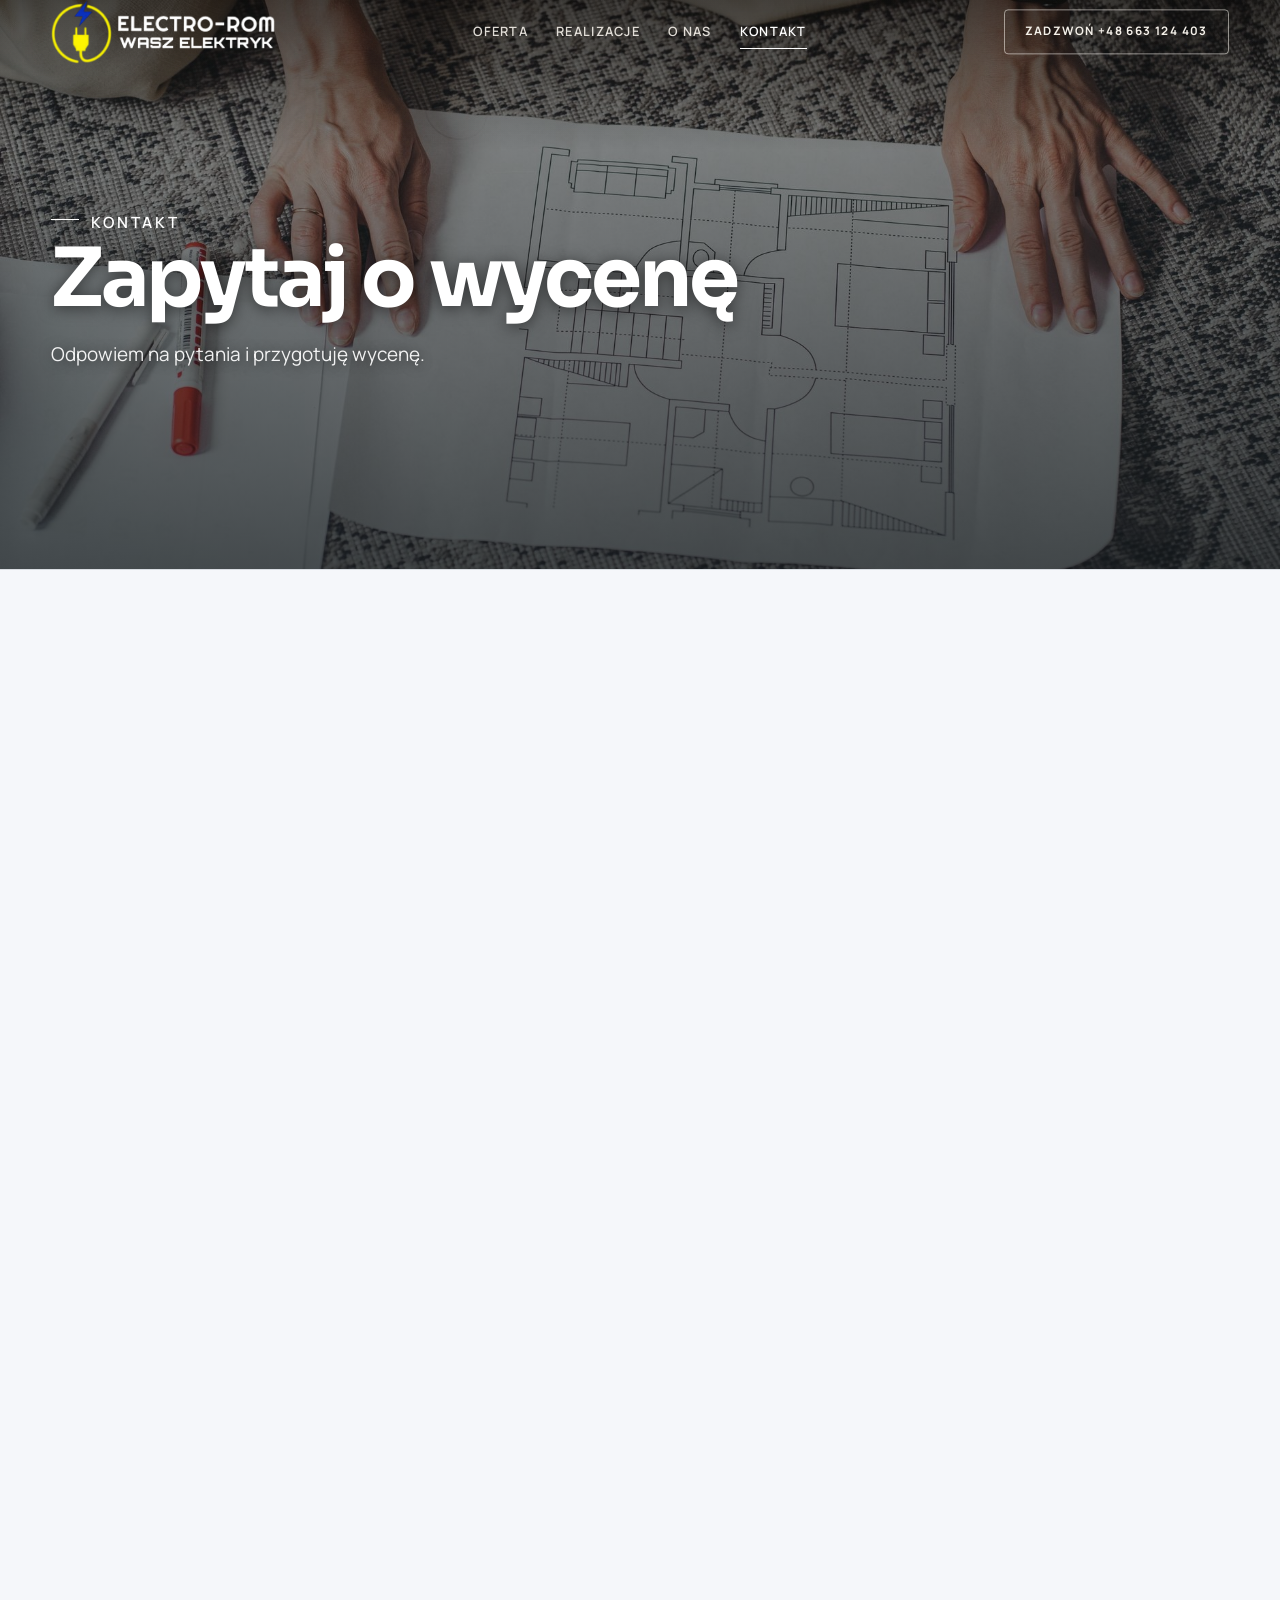
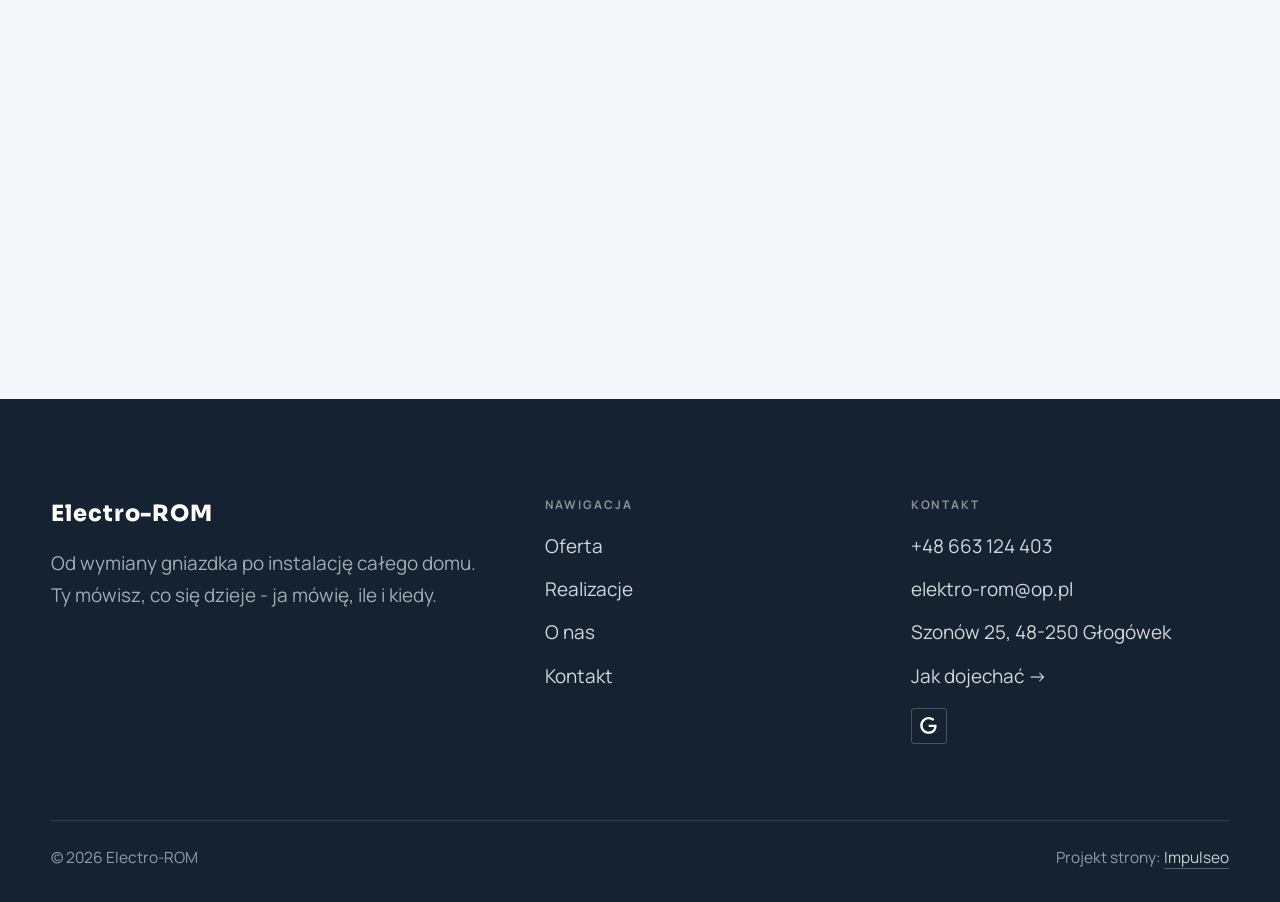
==== kontakt.html @ 2391934e "Strona demo: elektro-rom" ====
<!DOCTYPE html>
<html lang="pl">
<head>
<meta charset="UTF-8">
<meta name="viewport" content="width=device-width, initial-scale=1.0">
<title>Kontakt - Electro-ROM</title>
<meta name="description" content="Kontakt Electro-ROM - Szonów 25, 48-250 Głogówek">
<link rel="canonical" href="https://impulseo-pl.github.io/elektro-rom/kontakt.html">
<meta name="robots" content="noindex, nofollow">
<meta property="og:type" content="website">
<meta property="og:locale" content="pl_PL">
<meta property="og:site_name" content="Electro-ROM">
<meta property="og:title" content="Kontakt - Electro-ROM">
<meta property="og:description" content="Kontakt Electro-ROM - Szonów 25, 48-250 Głogówek">
<meta property="og:url" content="https://impulseo-pl.github.io/elektro-rom/kontakt.html">
<meta property="og:image" content="https://impulseo-pl.github.io/elektro-rom/img/og.jpg">
<meta property="og:image:width" content="1200">
<meta property="og:image:height" content="630">
<meta name="twitter:card" content="summary_large_image">
<link rel="preconnect" href="https://fonts.googleapis.com">
<link rel="preconnect" href="https://fonts.gstatic.com" crossorigin>
<link href="https://fonts.googleapis.com/css2?family=Sora:wght@600;700;800&family=Manrope:wght@400;500;600&display=swap" rel="stylesheet">
<link rel="stylesheet" href="assets/styles.css?v=295d6cc1">
</head>
<body>

<header class="nav">
  <div class="wrap nav-inner">
    <a class="brand brand-has-logo" href="index.html"><img class="brand-logo" src="img/logo.png" alt="Electro-ROM" width="2157" height="626" decoding="async"></a>
    <nav class="nav-links">
      <a href="oferta.html">Oferta</a>
      <a href="realizacje.html">Realizacje</a>
      <a href="o-nas.html">O nas</a>
      <a href="kontakt.html" class="active" aria-current="page">Kontakt</a>
      <a href="tel:+48663124403" class="btn btn-accent">Zadzwoń +48 663 124 403</a>
    </nav>
    <button class="nav-toggle" aria-label="Menu"><span></span><span></span><span></span></button>
  </div>
</header>

<main>
<section class="pagehead">
  <img src="img/g10.jpg" alt="Electro-ROM - Zapytaj o wycenę" width="1880" height="1253" decoding="async">
  <div class="wrap">
    <span class="eyebrow">Kontakt</span>
    <h1>Zapytaj o wycenę</h1>
    <p>Odpowiem na pytania i przygotuję wycenę.</p>
  </div>
</section>
<section>
  <div class="wrap contact-grid">
    <div class="reveal">
      <span class="eyebrow">Dane kontaktowe</span>
      <h2 style="margin:var(--space-4) 0 var(--space-6)">Electro-ROM</h2>
      <div class="info-list">
        <div class="info-row"><div class="ic"><svg class="ico-tel" width="16" height="16" viewBox="0 0 24 24" fill="none" aria-hidden="true"><path d="M6.6 10.8a15.5 15.5 0 0 0 6.6 6.6l2.2-2.2a1 1 0 0 1 1-.24 11.4 11.4 0 0 0 3.6.58 1 1 0 0 1 1 1V20a1 1 0 0 1-1 1A17 17 0 0 1 3 4a1 1 0 0 1 1-1h3.5a1 1 0 0 1 1 1c0 1.25.2 2.46.58 3.6a1 1 0 0 1-.25 1l-2.23 2.2Z" fill="currentColor"/></svg></div><div><div class="lbl">Telefon</div><a class="val" href="tel:+48663124403">+48 663 124 403</a></div></div>
        <div class="info-row"><div class="ic"><svg class="ico-mail" width="16" height="16" viewBox="0 0 24 24" fill="none" aria-hidden="true"><rect x="3.2" y="5.5" width="17.6" height="13" rx="1.6" stroke="currentColor" stroke-width="1.6"/><path d="M4 7l8 6 8-6" stroke="currentColor" stroke-width="1.6" stroke-linecap="round" stroke-linejoin="round"/></svg></div><div><div class="lbl">E-mail</div><a class="val" href="mailto:elektro-rom@op.pl">elektro-rom@op.pl</a></div></div>
        <div class="info-row"><div class="ic"><svg class="ico-pin" width="16" height="16" viewBox="0 0 24 24" fill="none" aria-hidden="true"><path d="M12 21s7-6.1 7-11.5A7 7 0 0 0 5 9.5C5 14.9 12 21 12 21Z" stroke="currentColor" stroke-width="1.6" fill="none"/><circle cx="12" cy="9.5" r="2.4" fill="currentColor"/></svg></div><div><div class="lbl">Adres</div><div class="val">Szonów 25, 48-250 Głogówek</div></div></div>
      </div>
    </div>
    <div class="reveal">
      <form class="form" action="https://formsubmit.co/elektro-rom@op.pl" method="POST">
        <input type="hidden" name="_subject" value="Zapytanie ze strony Electro-ROM">
        <input type="hidden" name="_captcha" value="false">
        <input type="hidden" name="_template" value="table">
        <div class="fld"><label for="name">Imię / firma</label><input id="name" name="name" type="text" placeholder="np. Jan Kowalski" required></div>
        <div class="fld"><label for="email">E-mail</label><input id="email" name="email" type="email" placeholder="adres@email.pl" required></div>
        <div class="fld"><label for="phone">Telefon</label><input id="phone" name="phone" type="tel" placeholder="+48 ..."></div>
        <div class="fld"><label for="msg">Czego dotyczy zapytanie?</label><textarea id="msg" name="message" placeholder="Napisz krótko, w czym możemy pomóc" required></textarea></div>
        <button type="submit" class="btn btn-accent" style="width:100%;justify-content:center">Wyślij zapytanie <span class="arr">→</span></button>
        <p class="note">Wiadomość trafi bezpośrednio do mnie. Można też zadzwonić: +48 663 124 403.</p>
      </form>
    </div>
  </div>
</section>
<section style="padding-top:0">
  <div class="wrap reveal">
    <iframe class="map" title="Electro-ROM - Głogówek" src="https://maps.google.com/maps?q=50.3046972%2C17.8398121&z=15&output=embed" loading="lazy" referrerpolicy="no-referrer-when-downgrade"></iframe>
  </div>
</section>
</main>

<footer>
  <div class="wrap">
    <div class="foot-grid">
      <div class="foot-brand">
        <div class="name">Electro-ROM</div>
        <p>Od wymiany gniazdka po instalację całego domu. Ty mówisz, co się dzieje - ja mówię, ile i kiedy.</p>
      </div>
      <div class="foot-col">
        <h4>Nawigacja</h4>
        <a href="oferta.html">Oferta</a>
        <a href="realizacje.html">Realizacje</a>
        <a href="o-nas.html">O nas</a>
        <a href="kontakt.html">Kontakt</a>
      </div>
      <div class="foot-col">
        <h4>Kontakt</h4>
        <a href="tel:+48663124403">+48 663 124 403</a>
        <a href="mailto:elektro-rom@op.pl">elektro-rom@op.pl</a>
        <p>Szonów 25, 48-250 Głogówek</p>
        <a href="https://www.google.com/maps?cid=12505526160264738624" target="_blank" rel="noopener">Jak dojechać →</a>
      <div class="foot-soc">
        <a class="soc" href="https://www.google.com/maps?cid=12505526160264738624" target="_blank" rel="noopener" aria-label="Google - Electro-ROM"><svg viewBox="0 0 24 24" aria-hidden="true" focusable="false"><path d="M12.48 10.92v3.28h7.84c-.24 1.84-.853 3.187-1.787 4.133-1.147 1.147-2.933 2.4-6.053 2.4-4.827 0-8.6-3.893-8.6-8.72s3.773-8.72 8.6-8.72c2.6 0 4.507 1.027 5.907 2.347l2.307-2.307C18.747 1.44 16.133 0 12.48 0 5.867 0 .307 5.387.307 12s5.56 12 12.173 12c3.573 0 6.267-1.173 8.373-3.36 2.16-2.16 2.84-5.213 2.84-7.667 0-.76-.053-1.467-.173-2.053H12.48z" fill="currentColor"/></svg></a>
      </div>
      </div>
    </div>
    <div class="foot-bot">
      <span>© 2026 Electro-ROM</span>
      <span>Projekt strony: <a class="foot-credit" href="https://impulseo.pl" target="_blank" rel="noopener">Impulseo</a></span>
    </div>
  </div>
</footer>
<div class="sticky-call"><a class="sc-call" href="tel:+48663124403"><svg class="ico-tel" width="16" height="16" viewBox="0 0 24 24" fill="none" aria-hidden="true"><path d="M6.6 10.8a15.5 15.5 0 0 0 6.6 6.6l2.2-2.2a1 1 0 0 1 1-.24 11.4 11.4 0 0 0 3.6.58 1 1 0 0 1 1 1V20a1 1 0 0 1-1 1A17 17 0 0 1 3 4a1 1 0 0 1 1-1h3.5a1 1 0 0 1 1 1c0 1.25.2 2.46.58 3.6a1 1 0 0 1-.25 1l-2.23 2.2Z" fill="currentColor"/></svg> Zadzwoń</a><a class="sc-quote" href="kontakt.html">Umów termin</a></div>
<div class="demo-wazne" data-do="2026-09-30" data-cykl="3" hidden><svg class="dw-ico" width="13" height="13" viewBox="0 0 24 24" fill="none" aria-hidden="true"><circle cx="12" cy="12" r="8.6" stroke="currentColor" stroke-width="1.8"/><path d="M12 7.2V12l3.3 2" stroke="currentColor" stroke-width="1.8" stroke-linecap="round"/></svg><span class="dw-txt"></span></div>

<script src="assets/main.js"></script>
</body>
</html>
---- assets/styles.css ----
/* ============================================================
   STOLBASZ — premium, architektoniczny B2B fit-out
   Jasna paleta, zero brązu. System wg premium-web-craft.
   Projekt strony: Impulseo (impulseo.pl)
   ============================================================ */

:root{
  /* PALETA — jasna, architektoniczna, chłodna */
  --paper:#f5f7fa;          /* główne tło */
  --paper-2:#e7edf3;        /* sekcje alternatywne (chłodny jasny szary) */
  --paper-3:#e7edf3;        /* delikatne wypełnienia */
  --ink:#142231;            /* tekst główny — chłodny grafit */
  --ink-soft:#2c3e52;       /* nagłówki drugorzędne */
  --muted:#697785;          /* tekst poboczny */
  --line:rgba(20,34,49,.12);/* hairline */
  --accent:#e8a00c;         /* stonowany petrol-slate — jedyny akcent */
  --accent-d:#c47f06;
  --accent-soft:rgba(232,160,12,.10);
  --dark:#142231;           /* sekcje ciemne (stopka/CTA) */

  /* HOVER ZDJĘĆ — JEDEN standard dla całego silnika (decyzja K. 04.08.2026, artefakt z wariantami).
     AKTUALNE (K.+Szymon 09.08.2026, wybór z artefaktu 6 wariantów): zoom 1.05 przy 1.4s -
     przy tak długim czasie mocniejszy kadr NIE skacze, tylko „oddycha". Poprzedni standard
     (1.02 / .55s z 04.08) odbierany jako dynamiczny i szybki.
     Spoczynek lekko przygaszony, ale TYLKO tam, gdzie jest mysz (@media hover:hover) —
     na telefonie zdjęcia zostają w pełnej jasności. */
  --img-zoom:1.05;                   /* K.+Szymon 09.08: wariant F z artefaktu porównawczego */
  --img-rest:brightness(.95) saturate(.99);
  --img-hot:brightness(1.06) saturate(1.05);
  --img-dur:1.4s;                    /* K.+Szymon 09.08 (wariant F): powoli = elegancko */
  --img-ease:cubic-bezier(.16,.84,.44,1);  /* miękki ogon, efekt „oddychania" */

  /* ODSTĘPY — skala 4/8 */
  --space-1:4px; --space-2:8px; --space-3:12px; --space-4:16px; --space-5:24px;
  --space-6:32px; --space-7:48px; --space-8:64px; --space-9:96px; --space-10:128px;

  /* TYPOGRAFIA — fluid clamp() (skala podbita 16.07.2026: większe, czytelniejsze litery — uwaga Adama) */
  --text-sm:clamp(.9rem,.87rem + .12vw,1rem);
  --text-base:clamp(1.08rem,1.04rem + .18vw,1.2rem);
  --text-lg:clamp(1.24rem,1.15rem + .34vw,1.44rem);
  --text-h3:clamp(1.34rem,1.22rem + .55vw,1.66rem);
  --text-h2:clamp(2.1rem,1.66rem + 2.1vw,3.1rem);
  --text-h1:clamp(2.9rem,2.1rem + 4vw,5.1rem);

  /* PROMIENIE — architektoniczne, raczej ostre */
  --r-sm:3px; --r-md:6px; --r-lg:10px;

  /* RUCH */
  --ease:cubic-bezier(.25,.46,.45,.94); --dur:.24s;

  /* CIENIE — miękkie, warstwowe */
  --sh-sm:0 1px 2px rgba(16,24,32,.04), 0 2px 8px rgba(16,24,32,.05);
  --sh-md:0 2px 6px rgba(16,24,32,.05), 0 12px 28px -8px rgba(16,24,32,.12);
  --sh-lg:0 6px 14px rgba(16,24,32,.07), 0 26px 56px -18px rgba(16,24,32,.22);

  --hairline:1px solid var(--line);

  --font-display:'Sora','Manrope',sans-serif;
  --font-body:'Manrope',sans-serif;
}

*{box-sizing:border-box;margin:0;padding:0}
html{scroll-behavior:smooth}
body{
  font-family:var(--font-body);
  font-size:var(--text-base);
  line-height:1.65;
  color:var(--ink);
  background:var(--paper);
  -webkit-font-smoothing:antialiased;
  text-rendering:optimizeLegibility;
}
img{max-width:100%;height:auto;display:block}  /* height:auto = width/height z atrybutów trzyma proporcje (TOP#12) */
a{color:inherit;text-decoration:none}

.wrap{width:min(92%,1180px);margin-inline:auto}
section{padding-block:clamp(52px,6.5vw,96px)}

h1,h2,h3{font-family:var(--font-display);font-weight:700;line-height:1.08;letter-spacing:-.02em;color:var(--ink)}
h1{font-size:var(--text-h1);letter-spacing:-.035em}
h2{font-size:var(--text-h2);letter-spacing:-.025em}
h3{font-size:var(--text-h3)}
/* MIARA — długość wiersza. WCAG 2.2 SC 1.4.8: max 80 znaków; Butterick: 45–90.
   68ch daje realnie 72–78 znaków polskiego tekstu, czyli z zapasem pod granicą.
   Wcześniej limit miał TYLKO <p> — <li>, <blockquote> i <dd> nie miały żadnego,
   i to jedyny powód, dla którego 23 bloki na dwóch oddanych stronach jadą po
   83–106 znaków w wierszu (pomiar 07.08.2026, bramka `miara`).
   ⚠️ Listy i definicje ograniczamy TYLKO bez klasy: `ul`/`ol` z klasą to u nas
   układ (siatki kafli, menu), a nie tekst ciągły — tam miarę wyznacza układ. */
/* 60ch, nie 68ch (K. 10.08): po zmianie fontów na węższe kroje (DM Sans i spółka)
   w 68ch mieściło się ~90 znaków - bramka pikselowa słusznie zgłaszała przekroczenie
   granicy 80. Pomiar na żywej przeglądarce: 60ch = 90 znaków, 53ch = ~78 znaków, czyli normę WCAG 1.4.8. */
:root{ --miara:53ch }
p{max-width:min(100%,var(--miara))}
blockquote,
ul:not([class])>li, ol:not([class])>li,
dl:not([class])>dd{max-width:min(100%,var(--miara))}

/* ⚠️ Świadomie BEZ wyjątku `.tile p,.card p,.svc p{max-width:none}`, choć nasuwa się sam:
   te akapity BYŁY już ograniczone (stare `p{max-width:65ch}`), więc „wyjątek" nie odblokowałby
   niczego nowego — tylko ROZLUŹNIŁ stan sprzed zmiany na wszystkich demach naraz.
   `figcaption` żadna z reguł wyżej nie dotyczy, więc też nie potrzebuje zwolnienia. */

/* ŁAMANIE. `balance` wyrównuje długości wierszy w nagłówku, `pretty` pilnuje ostatniego
   wiersza akapitu, żeby nie został w nim jeden wyraz. Obsługiwane od Chrome 117 /
   Safari 17.5; starsze przeglądarki po prostu ignorują tę własność.
   `text-wrap:pretty` nie występowało dotąd ANI RAZ w silniku ani w repo klientów. */
h1,h2,h3,.lead,.lede{text-wrap:balance}
p,li,blockquote,dd{text-wrap:pretty}

.eyebrow{
  font-family:var(--font-body);
  font-size:var(--text-sm);
  font-weight:600;
  letter-spacing:.18em;
  text-transform:uppercase;
  color:var(--accent);
  display:inline-flex;align-items:center;gap:var(--space-3);
}
/* flex:none + margin-top = kreska trzyma się PIERWSZEJ linii. Wcześniej align-items:center
   centrowało ją względem całego bloku i przy zawinięciu (długi kicker typu
   „…WNĘTRZ · LESZNO · OD 2019") druga linia lądowała z brzydkim wcięciem. */
.eyebrow{align-items:flex-start}
.eyebrow>*,.eyebrow{text-wrap:balance}   /* dlugi kicker lamal sie na sierote typu samo „2019" w drugiej linii */
.eyebrow::before{content:"";width:28px;height:1px;background:var(--accent);display:inline-block;flex:none;margin-top:.62em}

.muted{color:var(--muted)}
.lead{font-size:var(--text-lg);line-height:1.55;color:var(--ink-soft);max-width:50ch}

/* ---------- BUTTONS ---------- */
.btn{
  display:inline-flex;align-items:center;gap:var(--space-2);
  font-weight:600;font-size:var(--text-sm);letter-spacing:.02em;
  padding:var(--space-4) var(--space-6);
  border-radius:var(--r-sm);
  transition:transform var(--dur) var(--ease),box-shadow var(--dur) var(--ease),background var(--dur) var(--ease);
  cursor:pointer;border:1px solid transparent;
}
.btn-accent{background:var(--accent);color:#fff;box-shadow:var(--sh-sm)}
.btn-accent:hover{background:var(--accent-d);transform:translateY(-2px);box-shadow:var(--sh-md)}
.btn-accent:active{transform:translateY(0);box-shadow:var(--sh-sm)}
.btn-ghost{background:transparent;color:var(--ink);border-color:var(--line)}
.btn-ghost:hover{border-color:var(--accent);color:var(--accent);transform:translateY(-2px)}
.btn-light{background:#fff;color:var(--ink);box-shadow:var(--sh-sm)}
.btn-light:hover{transform:translateY(-2px);box-shadow:var(--sh-md)}
.btn .arr{transition:transform var(--dur) var(--ease)}
.btn:hover .arr{transform:translateX(4px)}

/* ---------- NAV ---------- */
.nav{
  position:sticky;top:0;z-index:50;
  background:color-mix(in srgb,var(--paper) 88%,transparent);
  backdrop-filter:saturate(140%) blur(10px);
  border-bottom:var(--hairline);
}
.nav-inner{display:flex;align-items:center;justify-content:space-between;gap:var(--space-5);height:72px}
/* ANTY-NACHODZENIE (K. 05.08.2026): długa nazwa firmy + przycisk z pełnym numerem nie mieściły się w pasku
   i flex ściskał linki PONIŻEJ ich treści - "Kontakt" wchodził na ramkę "Zadzwoń +48 ...". Teraz ustępuje
   nazwa marki (skrót wielokropkiem), a menu i przycisk nigdy się nie kurczą ani nie zachodzą na siebie. */
.brand{display:flex;flex-direction:column;line-height:1;min-width:0;flex:0 1 auto}
.brand .name{font-family:var(--font-display);font-weight:800;font-size:1.35rem;letter-spacing:.04em;white-space:nowrap;overflow:hidden;text-overflow:ellipsis}
.brand .sub{font-size:.62rem;letter-spacing:.34em;text-transform:uppercase;color:var(--muted);margin-top:5px;white-space:nowrap;overflow:hidden;text-overflow:ellipsis}
.nav-links{display:flex;align-items:center;gap:var(--space-6);flex:0 0 auto}
.nav-links a{font-size:var(--text-sm);font-weight:500;color:var(--ink-soft);position:relative;padding-block:4px;white-space:nowrap;transition:color var(--dur) var(--ease)}
.nav-links a::after{content:"";position:absolute;left:0;bottom:0;width:0;height:1.5px;background:var(--accent);transition:width var(--dur) var(--ease)}
.nav-links a:hover,.nav-links a.active{color:var(--ink)}
.nav-links a:hover::after,.nav-links a.active::after{width:100%}
.nav-links .btn{padding:var(--space-2) var(--space-5)}
/* przyciski w nav: właściwy kolor (przebij .nav-links a) + bez podkreślenia */
.nav-links a.btn-accent{color:#fff}
.nav-links a.btn-ghost,.nav-links a.btn-light{color:var(--ink)}
/* CTA w pasku: NIE podkreślenie spod linków menu, ale ten sam przelatujący błysk,
   co na wszystkich innych przyciskach (zgłoszenie K. 13.08.2026 - „na hero jest efekt
   światła przechodzącego przez przycisk, na navbarze go nie ma, a mają być identyczne").
   Reguła `.nav-links a::after` jest silniejsza od `.btn::after`, więc trzeba jej
   geometrię wyzerować i wpisać połysk z nazwy - samo `display:none` gasiło efekt. */
.nav-links a.btn::after{
  display:block;content:"";position:absolute;inset:0;z-index:-1;pointer-events:none;
  width:auto;height:auto;border-radius:inherit;   /* kasuje geometrię podkreślenia (width:0;height:1.5px) */
  background:linear-gradient(100deg,transparent 32%,rgba(255,255,255,.20) 50%,transparent 68%);
  translate:-120% 0}
@media (prefers-reduced-motion:no-preference){
  .nav-links a.btn:hover::after{translate:120% 0;transition:translate .75s var(--mt-ease,cubic-bezier(.16,.84,.44,1))}
}
.nav-toggle{display:none;background:none;border:none;cursor:pointer;flex-direction:column;gap:5px;padding:8px}
.nav-toggle span{width:24px;height:2px;background:var(--ink);transition:var(--dur)}
/* Ciasny zakres MIĘDZY menu mobilnym a pełnym pulpitem: zbijamy odstępy i nazwę marki,
   żeby wszystko zmieściło się naturalnie, zanim w ogóle dojdzie do skracania wielokropkiem. */
@media(max-width:1280px) and (min-width:921px){
  .nav-links{gap:var(--space-4)}
  .nav-links .btn{padding:var(--space-2) var(--space-4)}
  .brand .name{font-size:1.15rem}
}

/* ---------- HERO (split) ---------- */
.hero{position:relative;overflow:hidden;border-bottom:var(--hairline)}
.hero-grid{display:grid;grid-template-columns:1.05fr .95fr;gap:clamp(24px,4vw,60px);align-items:center;
  padding-block:clamp(36px,4.5vw,64px)}
.hero-copy .eyebrow{margin-bottom:var(--space-5)}
.hero-copy h1{margin-bottom:var(--space-5)}
.hero-copy .lead{margin-bottom:var(--space-7)}
.hero-actions{display:flex;flex-wrap:wrap;gap:var(--space-4)}
.hero-art{position:relative;aspect-ratio:4/3;border-radius:var(--r-lg);overflow:hidden;box-shadow:var(--sh-lg)}
.hero-art img{width:100%;height:100%;object-fit:cover}
.hero-art::after{content:"";position:absolute;inset:0;background:linear-gradient(180deg,transparent 55%,rgba(18,24,28,.28))}
.hero-badge{position:absolute;left:var(--space-5);bottom:var(--space-5);z-index:2;
  background:rgba(252,252,251,.94);backdrop-filter:blur(4px);
  border-radius:var(--r-md);padding:var(--space-4) var(--space-5);box-shadow:var(--sh-md);max-width:78%}
.hero-badge strong{display:block;font-family:var(--font-display);font-size:1rem;letter-spacing:-.01em}
.hero-badge span{font-size:var(--text-sm);color:var(--muted)}

/* ---------- HERO duży / kinowy (strona główna) ---------- */
.hero-cine{position:relative;min-height:clamp(560px,82vh,840px);min-height:clamp(560px,82svh,840px);display:flex;align-items:center;overflow:hidden;border-bottom:var(--hairline)}
.hero-cine>img{position:absolute;inset:0;width:100%;height:100%;object-fit:cover;z-index:0}
.hero-cine::after{content:"";position:absolute;inset:0;z-index:1;
  background:linear-gradient(95deg,rgba(13,18,23,.86) 0%,rgba(13,18,23,.64) 32%,rgba(13,18,23,.24) 62%,rgba(13,18,23,.04) 100%)}
.hero-cine .wrap{position:relative;z-index:2;padding-block:var(--space-8)}
.hero-cine .hero-copy{max-width:660px}
.hero-cine .eyebrow{color:#fff;margin-bottom:var(--space-5)}
.hero-cine .eyebrow::before{background:#fff}
.hero-cine h1{color:#fff;margin-bottom:var(--space-5);font-size:clamp(2.9rem,2rem + 4.4vw,5.2rem);text-wrap:balance}
.hero-cine .lead{color:rgba(255,255,255,.92);max-width:48ch;margin-bottom:var(--space-7)}
.hero-cine .hero-actions{display:flex;flex-wrap:wrap;gap:var(--space-4)}
/* NISKIE OKNO (laptop z dokiem i paskami przeglądarki ma ~700-780 px wysokości widoku):
   H1 do 5.2rem + długi lead nie mieściły się i przyciski wypadały POD krawędź ekranu -
   klient widział stronę bez ani jednego CTA. Skalujemy w dół, zamiast przycinać treść. */
@media(min-width:821px) and (max-height:820px){
  .hero-cine{min-height:clamp(520px,94svh,780px)}
  .hero-cine .wrap{padding-block:var(--space-6)}
  .hero-cine h1{font-size:clamp(2.2rem,1.5rem + 2.6vw,3.6rem);margin-bottom:var(--space-4)}
  .hero-cine .eyebrow{margin-bottom:var(--space-4)}
  .hero-cine .lead{margin-bottom:var(--space-5);max-width:44ch}
}
@media(max-width:680px){
  .hero-cine{min-height:clamp(520px,76vh,640px);min-height:clamp(520px,76svh,640px);align-items:flex-end}
  .hero-cine::after{background:linear-gradient(0deg,rgba(13,18,23,.9) 6%,rgba(13,18,23,.45) 55%,rgba(13,18,23,.25) 100%)}
  .hero-cine .wrap{padding-bottom:var(--space-9)}
  /* TELEFON (~90% oglądających): lead potrafił zająć 8 linii i zepchnąć CTA poza pierwszy ekran.
     Zwężamy interlinię i skalę - treści nie ucinamy, bo to ona sprzedaje. */
  .hero-cine .lead{font-size:.98rem;line-height:1.5;margin-bottom:var(--space-5)}
  .hero-cine .eyebrow{font-size:.72rem;letter-spacing:.13em;margin-bottom:var(--space-4)}
  .hero-cine .eyebrow::before{width:20px}
  .hero-cine h1{margin-bottom:var(--space-4)}
}

/* full-bleed hero variant (podstrony) */
.pagehead{position:relative;min-height:46vh;min-height:46svh;display:flex;align-items:flex-end;overflow:hidden;border-bottom:var(--hairline)}
.pagehead img{position:absolute;inset:0;width:100%;height:100%;object-fit:cover}
/* 10.08.2026 (decyzja K.): mocniejsze przyciemnienie + cień pod tekstem. Bramka mierzyła na
   nagłówkach podstron 3,38-3,43:1 przy wymaganych 4,5 — jasne zdjęcie (hala, śnieg, niebo)
   podchodziło pod biały tekst. Zdjęcia klientów są różne, więc kontrast musi dawać WARSTWA,
   a nie szczęśliwy dobór kadru. */
.pagehead::after{content:"";position:absolute;inset:0;background:linear-gradient(180deg,rgba(18,24,28,.40),rgba(18,24,28,.76))}
.pagehead .wrap{position:relative;z-index:2;padding-block:var(--space-9);color:#fff}
.pagehead h1{color:#fff;max-width:18ch;text-shadow:0 2px 16px rgba(0,0,0,.55)}
.pagehead .eyebrow{color:#fff}
.pagehead .eyebrow::before{background:#fff}
.pagehead p{color:rgba(255,255,255,.92);margin-top:var(--space-4);max-width:54ch;text-shadow:0 1px 12px rgba(0,0,0,.5)}

/* ---------- STRIP (pasek skrótów / liczby) ---------- */
.strip{background:var(--dark);color:#fff}
/* PASEK HASEŁ — standard 04.08.2026 (decyzja K.): 5 haseł w JEDNYM rzędzie, tekst WYŚRODKOWANY,
   węższe marginesy boczne niż reszta strony (pasek ma iść szerzej), równe wysokości kolumn. */
.strip .wrap{width:min(96%,1440px);display:grid;grid-template-columns:repeat(5,1fr);
  gap:var(--space-5);padding-block:var(--space-7);align-items:stretch}
.strip .item .k{font-family:var(--font-display);font-size:clamp(1.05rem,.82rem + .85vw,1.55rem);
  font-weight:800;letter-spacing:-.02em;color:#fff;line-height:1.18;text-wrap:balance}
.strip .item .v{font-size:var(--text-sm);color:rgba(255,255,255,.66);margin-top:var(--space-2);line-height:1.4}
.strip .item{border-left:2px solid var(--accent);padding-inline:var(--space-4);
  text-align:center;display:flex;flex-direction:column;justify-content:center}
/* liczba kolumn = liczba haseł, żeby ostatnie nie zostawało samo w drugim rzędzie.
   Klasę n-N nadaje multipage.py; domyślnie (bez klasy) pasek jest 5-kolumnowy. */
.strip.n-2 .wrap{grid-template-columns:repeat(2,1fr)}
.strip.n-3 .wrap{grid-template-columns:repeat(3,1fr)}
.strip.n-4 .wrap{grid-template-columns:repeat(4,1fr);gap:var(--space-6)}
.strip.n-4 .item .k{font-size:clamp(1.3rem,1rem + 1.1vw,2rem)}
.strip.n-6 .wrap{grid-template-columns:repeat(6,1fr);gap:var(--space-4)}
.strip.n-6 .item .k{font-size:clamp(.98rem,.8rem + .7vw,1.35rem)}
/* równe łamanie: zamiast "długa linia + jedno słowo" obie linie zbliżonej długości */
.strip .item .k{text-wrap:balance}

/* ---------- SECTION HEAD ---------- */
.head{max-width:48rem;margin-bottom:var(--space-8)}
.head.center{margin-inline:auto;text-align:center}
.head .eyebrow{margin-bottom:var(--space-4)}
.head h2{margin-bottom:var(--space-4)}
.head p{color:var(--muted);font-size:var(--text-lg);line-height:1.55}
.head.center p{margin-inline:auto}

/* ---------- INTRO SPLIT ---------- */
.split{display:grid;grid-template-columns:.92fr 1.08fr;gap:clamp(28px,5vw,80px);align-items:center}
.split.rev{grid-template-columns:1.08fr .92fr}
.split.rev .split-art{order:-1}
.split-art{position:relative;aspect-ratio:5/4;border-radius:var(--r-lg);overflow:hidden;box-shadow:var(--sh-lg)}
.split-art img{width:100%;height:100%;object-fit:cover}
.split-copy h2{margin-bottom:var(--space-5)}
.split-copy p+p{margin-top:var(--space-4)}
.split-copy .btn{margin-top:var(--space-6)}

/* ---------- SERVICES (zakres) ---------- */
.svc-grid{display:grid;grid-template-columns:repeat(auto-fit,minmax(280px,1fr));gap:var(--space-5)}
.svc{background:#fff;border:var(--hairline);border-radius:var(--r-md);padding:var(--space-7) var(--space-6);
  transition:transform var(--dur) var(--ease),box-shadow var(--dur) var(--ease),border-color var(--dur) var(--ease);
  position:relative;overflow:hidden}
.svc::before{content:"";position:absolute;left:0;top:0;width:3px;height:0;background:var(--accent);transition:height var(--dur) var(--ease)}
.svc:hover{transform:translateY(-4px);box-shadow:var(--sh-md);border-color:transparent}
.svc:hover::before{height:100%}
.svc .ic{font-family:var(--font-display);font-size:.8rem;font-weight:700;letter-spacing:.12em;color:var(--accent);margin-bottom:var(--space-4)}
.svc h3{margin-bottom:var(--space-3);font-size:1.22rem}
.svc p{color:var(--muted);font-size:var(--text-base);line-height:1.6}

/* big detailed service rows */
.svc-row{display:grid;grid-template-columns:.8fr 1.2fr;gap:clamp(20px,4vw,60px);align-items:center;padding-block:var(--space-8)}
.svc-row+.svc-row{border-top:var(--hairline)}
.svc-row.rev{grid-template-columns:1.2fr .8fr}
/* Naprzemienny układ wierszy oferty: co drugi wiersz ma zdjęcie po PRAWEJ.
   Było `order:-1` — martwy kod, bo zdjęcie i tak jest pierwszym dzieckiem w HTML,
   więc wszystkie wiersze wyglądały identycznie (zdjęcie zawsze z lewej), a `rev`
   zmieniało tylko szerokość kolumn. Znalezione 29.07.2026 przy różnicowaniu kierunków
   animacji (pomiar pozycji: art.mid 390/502 przy row.mid 756 — zawsze lewa strona). */
.svc-row.rev .svc-row-art{order:2}
.svc-row-art{aspect-ratio:4/3;border-radius:var(--r-md);overflow:hidden;box-shadow:var(--sh-md)}
.svc-row-art img{width:100%;height:100%;object-fit:cover}
.svc-row h3{font-size:1.5rem;margin-bottom:var(--space-4)}
.svc-row .num{font-family:var(--font-display);font-size:.85rem;font-weight:700;letter-spacing:.14em;color:var(--accent);display:block;margin-bottom:var(--space-3)}
.svc-row ul{list-style:none;margin-top:var(--space-4);display:flex;flex-direction:column;gap:var(--space-2)}
.svc-row li{position:relative;padding-left:var(--space-5);color:var(--muted);font-size:var(--text-base)}
.svc-row li::before{content:"";position:absolute;left:0;top:.62em;width:8px;height:1px;background:var(--accent)}

/* ---------- GALLERY (realizacje) ---------- */
.gallery{display:grid;grid-template-columns:repeat(12,1fr);gap:var(--space-4);grid-auto-rows:200px}
/* GALERIA MASONRY — pionowe zdjęcia (portrety beauty/wellness) bez przycinania: kolumny, height auto */
.gallery-masonry{column-count:3;column-gap:var(--space-4)}
@media(max-width:900px){.gallery-masonry{column-count:2}}
@media(max-width:560px){.gallery-masonry{column-count:1}}
.gallery-masonry .m-tile{break-inside:avoid;margin:0 0 var(--space-4);padding:0;position:relative;overflow:hidden;border-radius:var(--r-md);border:1px solid var(--line)}
.gallery-masonry .m-tile img{width:100%;height:auto;display:block}
.gallery-masonry .m-tile .cap{position:absolute;left:0;right:0;bottom:0;padding:var(--space-4);color:#fff;background:linear-gradient(0deg,rgba(0,0,0,.55),transparent);font-size:var(--text-sm)}
.gallery-masonry .m-tile .cap small{display:block;font-weight:400;opacity:.78;letter-spacing:.04em;text-transform:uppercase;font-size:.66rem;margin-top:3px}
.tile{position:relative;overflow:hidden;border-radius:var(--r-md);box-shadow:var(--sh-sm);
  transition:transform var(--dur) var(--ease),box-shadow var(--dur) var(--ease)}
.tile img{width:100%;height:100%;object-fit:cover;
  transition:transform var(--img-dur) var(--img-ease),filter var(--img-dur) var(--img-ease)}
.tile:hover{box-shadow:var(--sh-md)}
.tile .cap{position:absolute;left:0;right:0;bottom:0;padding:var(--space-5) var(--space-4) var(--space-4);
  /* mocniejszy spad + cien pod tekstem: na JASNYCH zdjeciach klienta (biale fronty, sciany)
     slaby gradient dawal kontrast ~1.5:1 zamiast wymaganych 3.6:1 (bramka wygladu, 10.08.2026) */
  background:linear-gradient(transparent 10%,rgba(18,24,28,.55) 40%,rgba(18,24,28,.88) 68%,rgba(18,24,28,.99));color:#fff;
  text-shadow:0 1px 2px rgba(0,0,0,.85),0 2px 10px rgba(0,0,0,.55);
  font-size:var(--text-sm);font-weight:600;letter-spacing:.01em;
  opacity:0;transform:translateY(8px);transition:var(--dur) var(--ease)}
.tile:hover .cap{opacity:1;transform:translateY(0)}
.tile .cap small{display:block;font-weight:400;opacity:.78;letter-spacing:.04em;text-transform:uppercase;font-size:.66rem;margin-top:3px}
/* bento spans */
.t-wide{grid-column:span 6}
.t-tall{grid-column:span 6;grid-row:span 2}
.t-std{grid-column:span 6}
.t-third{grid-column:span 4}
.t-two3{grid-column:span 8}

/* ---------- TRUST / WIARYGODNOŚĆ ---------- */
.trust{background:var(--paper-2)}
.trust-grid{display:grid;grid-template-columns:repeat(auto-fit,minmax(240px,1fr));gap:var(--space-5);margin-top:var(--space-7)}
.trust-card{background:#fff;border-radius:var(--r-md);padding:var(--space-7) var(--space-6);box-shadow:var(--sh-sm);border-top:3px solid var(--accent)}
.trust-card .big{font-family:var(--font-display);font-size:clamp(1.8rem,1.3rem + 1.6vw,2.6rem);font-weight:800;letter-spacing:-.02em;color:var(--ink);line-height:1}
.trust-card h3{font-size:1.12rem;margin:var(--space-3) 0 var(--space-2)}
.trust-card p{color:var(--muted);font-size:var(--text-base);line-height:1.55}

/* ---------- CTA band ---------- */
.cta{background:var(--dark);color:#fff;position:relative;overflow:hidden}
/* telefon w CTA: na ciemnym tle biały (domyślnie), rodziny z JASNYM tłem CTA
   nadpisują to u siebie - wcześniej kolor siedział w stylu inline i wygrywał z rodziną. */
.cta .btn-ghost-cta{color:#fff;border-color:rgba(255,255,255,.3)}
.cta .wrap{display:grid;grid-template-columns:1.4fr .6fr;gap:var(--space-7);align-items:center;position:relative;z-index:2}
.cta h2{color:#fff;max-width:20ch}
.cta p{color:rgba(255,255,255,.74);margin-top:var(--space-4)}
.cta-actions{display:flex;flex-direction:column;gap:var(--space-3);align-items:flex-start}
.cta::before{content:"";position:absolute;right:-80px;top:-80px;width:360px;height:360px;border-radius:50%;
  background:radial-gradient(circle,var(--accent-soft),transparent 70%)}

/* ---------- CONTACT ---------- */
.contact-grid{display:grid;grid-template-columns:.85fr 1.15fr;gap:clamp(28px,4vw,56px);align-items:start}
.info-list{display:flex;flex-direction:column;gap:var(--space-2)}
.info-row{display:flex;gap:var(--space-4);align-items:flex-start;padding-block:var(--space-4);border-bottom:var(--hairline)}
.info-row .ic{flex:none;width:42px;height:42px;display:grid;place-items:center;border-radius:50%;
  background:var(--accent-soft);color:var(--accent);font-size:1.05rem}
.info-row .lbl{font-size:.72rem;letter-spacing:.14em;text-transform:uppercase;color:var(--muted)}
.info-row .val{font-weight:600;font-size:var(--text-base);margin-top:2px}
.info-row a.val:hover{color:var(--accent)}
.map{border:none;border-radius:var(--r-lg);box-shadow:var(--sh-md);width:100%;height:100%;min-height:380px;filter:grayscale(.2) contrast(1.02)}
.form{background:#fff;border:var(--hairline);border-radius:var(--r-lg);padding:clamp(24px,3vw,40px);box-shadow:var(--sh-sm)}
.form .fld{margin-bottom:var(--space-5)}
.form label{display:block;font-size:var(--text-sm);font-weight:600;margin-bottom:var(--space-2)}
.form input,.form textarea{width:100%;font-family:inherit;font-size:var(--text-base);color:var(--ink);
  padding:var(--space-4);border:var(--hairline);border-radius:var(--r-sm);background:var(--paper);transition:border-color var(--dur)}
.form input:focus,.form textarea:focus{outline:none;border-color:var(--accent);background:#fff}
.form textarea{resize:vertical;min-height:120px}
.form .note{font-size:var(--text-sm);color:var(--muted);margin-top:var(--space-3)}

/* ---------- FOOTER ---------- */
footer{background:var(--dark);color:#fff;padding-block:var(--space-9) var(--space-6)}
.foot-grid{display:grid;grid-template-columns:1.4fr 1fr 1fr;gap:var(--space-7);margin-bottom:var(--space-8)}
.foot-brand .name{font-family:var(--font-display);font-weight:800;font-size:1.4rem;letter-spacing:.04em}
.foot-brand p{color:rgba(255,255,255,.62);margin-top:var(--space-4);font-size:var(--text-base);max-width:38ch}
.foot-col h4{font-size:.74rem;letter-spacing:.16em;text-transform:uppercase;color:rgba(255,255,255,.5);margin-bottom:var(--space-4)}
.foot-col a,.foot-col p{display:block;color:rgba(255,255,255,.82);font-size:var(--text-base);margin-bottom:var(--space-3)}
.foot-col a:hover{color:#fff}
.foot-bot{border-top:1px solid rgba(255,255,255,.12);padding-top:var(--space-5);display:flex;justify-content:space-between;flex-wrap:wrap;gap:var(--space-3);
  font-size:var(--text-sm);color:rgba(255,255,255,.55)}
.foot-bot a:hover{color:#fff}
/* Podpis w stopce = klikalny link do impulseo.pl (31.07.2026). Ma być WIDOCZNIE klikalny,
   ale nie krzyczeć - stąd sam kolor jaśniejszy + delikatne podkreślenie na najeździe. */
.foot-bot a.foot-credit{color:rgba(255,255,255,.78);text-decoration:none;border-bottom:1px solid rgba(255,255,255,.28)}
.foot-bot a.foot-credit:hover{color:#fff;border-bottom-color:#fff}

/* ---------- REVEAL ---------- */
.reveal{opacity:0;transform:translateY(22px);transition:opacity .6s var(--ease),transform .6s var(--ease)}
.reveal.in{opacity:1;transform:none}

/* ---------- RESPONSIVE ---------- */
@media(max-width:920px){
  .hero-grid,.split,.split.rev,.svc-row,.svc-row.rev,.cta .wrap,.contact-grid,.foot-grid{grid-template-columns:1fr}
  .split.rev .split-art,.svc-row.rev .svc-row-art{order:0}
  .hero-art{aspect-ratio:16/10;max-height:420px}
  .strip .wrap,.strip.n-2 .wrap,.strip.n-3 .wrap,.strip.n-4 .wrap,.strip.n-6 .wrap{grid-template-columns:repeat(2,1fr);gap:var(--space-6)}
  .strip .item .k,.strip.n-6 .item .k{font-size:clamp(1.3rem,1.1rem + 1vw,2rem)}
  .gallery{grid-auto-rows:180px}
  .t-wide,.t-tall,.t-std,.t-third,.t-two3{grid-column:span 6}
  .t-tall{grid-row:span 1}
  .cta-actions{flex-direction:row;flex-wrap:wrap}
  .foot-grid{gap:var(--space-6)}
}
@media(max-width:680px){
  .nav-links{position:fixed;inset:72px 0 auto 0;background:var(--paper);flex-direction:column;align-items:stretch;
    gap:0;padding:var(--space-4) 6%;border-bottom:var(--hairline);box-shadow:var(--sh-md);
    transform:translateY(-120%);transition:transform var(--dur) var(--ease)}
  .nav-links.open{transform:translateY(0)}
  .nav-links a{padding-block:var(--space-4);border-bottom:var(--hairline)}
  .nav-links .btn{margin-top:var(--space-3);justify-content:center}
  .nav-toggle{display:flex}
  .strip .wrap,.strip.n-2 .wrap,.strip.n-3 .wrap,.strip.n-4 .wrap,.strip.n-6 .wrap{grid-template-columns:1fr}
  .gallery{grid-template-columns:repeat(6,1fr)}
  .foot-grid{grid-template-columns:1fr}
}
@media(prefers-reduced-motion:reduce){
  /* audyt 09.08 TOP#14: samo skrócenie duration przy animacji INFINITE = stroboskop
     (pętla .01ms miga ekranem); iteration-count:1 gasi pętlę naprawdę. Pseudoelementy
     też - tła hero (gastro/studio) animują ::before/img, blanket na * ich nie łapał. */
  *,*::before,*::after{animation-duration:.01ms!important;animation-iteration-count:1!important;animation-delay:0s!important;transition:none!important}
  .reveal{opacity:1!important;transform:none!important}
  html{scroll-behavior:auto}
}

/* ============================================================
   PREMIUM LAYER — destylat deep-researchu branż (anty-AI, spokój).
   Zmienne STOLBASZ (--accent/--ink/--paper/--line/--dark). Ruch ledwo
   zauważalny, krzywa cubic-bezier(.16,.84,.44,1); prefers-reduced-motion
   pokryte blanketem wyżej. Karty hairline zamiast cieni = #1 sygnał „nie-AI".
   ============================================================ */

/* więcej oddechu między sekcjami (liderzy: 110-130px) */
section{padding-block:clamp(64px,8vw,128px)}

/* 1) Aksamitny reveal — dłuższa, miękka krzywa zamiast „skoku" */
.reveal{transition:opacity .9s cubic-bezier(.16,.84,.44,1),transform .9s cubic-bezier(.16,.84,.44,1);will-change:opacity,transform}
/* stagger TYLKO w galerii (tam pozycja = porządek dzieci) */
.gallery .reveal:nth-child(2){transition-delay:.07s}
.gallery .reveal:nth-child(3){transition-delay:.14s}
.gallery .reveal:nth-child(4){transition-delay:.21s}
.gallery .reveal:nth-child(5){transition-delay:.28s}
.gallery .reveal:nth-child(6){transition-delay:.35s}

/* 2) Hero STATYCZNY na .hero-cine — Ken Burns CAŁKIEM WYŁĄCZONY 26.06 (3. zgłoszenie Szymona).
   GENEZA: animowanie scale na <img> hero z teksturami (cegły/framugi) re-samplinguje obraz
   klatka po klatce → na części ekranów drobne drganie/shimmer = „heroshot się trzęsie".
   translateY usunięto wcześniej, scale-only + will-change/GPU NIE wystarczyły do GWARANCJI gładkości.
   Krzysztof zażądał pewności („make sure, że błąd się nie pojawi") > efekt. Zero animacji = 0% drgania.
   Delikatny zoom zostaje TYLKO w pełnoekranowych hero gastro/studio (hg-bg/hs-bg — tło, inny
   mechanizm, chwalone, nigdy nie zgłaszane). NIE wracać do KB na .hero-cine bez realnego testu
   na sprzęcie klienta — to ryzyko regresji „trzęsienia”. */
/* BEZPIECZNY "wow" na hero = jednorazowy FADE-IN (opacity), nie zoom.
   opacity nie dotyka bitmapy → gładkie na KAŻDYM zdjęciu/ekranie/GPU, zero ryzyka migotania.
   Geometryczny ruch (scale/translate) na .hero-cine jest ZAKAZANY (bramka pilnuje). */
@keyframes heroFade{from{opacity:0}to{opacity:1}}
.hero-cine>img{transform:none;animation:heroFade 1.1s ease-out both}

/* 3) Akcentowy hairline pod nagłówkiem sekcji, który „rysuje się" przy wejściu */
.head h2{position:relative;padding-bottom:18px}
.head h2::after{content:"";position:absolute;left:0;bottom:0;height:1px;width:0;background:var(--accent);transition:width 1s cubic-bezier(.16,.84,.44,1) .15s}
.head.center h2::after{left:50%;transform:translateX(-50%)}
.head.reveal.in h2::after,.head.center.reveal.in h2::after{width:54px}

/* 4) Karty HAIRLINE zamiast cieni/zaokrągleń (najmocniejszy anty-AI detal) */
.svc{background:transparent;border:1px solid var(--line);border-radius:var(--r-sm);box-shadow:none}
.svc:hover{box-shadow:none;border-color:var(--accent);transform:translateY(-3px)}
.trust-card{background:transparent;box-shadow:none;border:1px solid var(--line);border-top:2px solid var(--accent);border-radius:var(--r-sm)}
.tile{box-shadow:none;border-radius:var(--r-sm)}
.tile:hover{box-shadow:none}

/* 5) Sticky-nav kondensuje się po przewinięciu (sygnał dopracowania) */
.nav{transition:box-shadow .4s ease,background .4s ease}
.nav.is-stuck{box-shadow:0 1px 0 var(--line),0 14px 30px -24px rgba(0,0,0,.45)}
.nav-inner{transition:height .35s var(--ease)}
.nav.is-stuck .nav-inner{height:60px}

/* 6) MANIFESTO — pełnoekranowy cytat-bohater (zastępuje generyczne „Dlaczego my") */
.manifesto{background:var(--paper-2);text-align:center}
.manifesto .wrap{max-width:60rem}
.manifesto p{font-family:var(--font-display);font-style:italic;font-size:clamp(1.6rem,1rem + 2.4vw,2.8rem);line-height:1.32;color:var(--ink-soft);margin-inline:auto;max-width:26ch;position:relative;padding-top:var(--space-8)}
.manifesto p::before{content:"";position:absolute;top:0;left:50%;transform:translateX(-50%);width:54px;height:1px;background:var(--accent)}
.manifesto p span{color:var(--accent);font-style:italic}

/* 7) GATEWAYS — 3 duże bramy-zdjęcia (zamiast paska menu usług) */
.gateways{display:grid;grid-template-columns:repeat(3,1fr);gap:var(--space-4)}
.gateway{position:relative;aspect-ratio:3/4;overflow:hidden;border-radius:var(--r-sm);display:block}
.gateway img{width:100%;height:100%;object-fit:cover;
  transition:transform var(--img-dur) var(--img-ease),filter var(--img-dur) var(--img-ease)}
.gateway::after{content:"";position:absolute;inset:0;background:linear-gradient(180deg,transparent 38%,rgba(18,24,28,.74))}
/* ===== HOVER ZDJĘĆ — jedno miejsce dla WSZYSTKICH kafli ze zdjęciem (K. 04.08.2026) ===== */
@media(hover:hover){
  .tile img,.gateway img,.m-tile img{filter:var(--img-rest)}
  .tile:hover img,
  .gateway:hover img,
  .m-tile:hover img{transform:scale(var(--img-zoom));filter:var(--img-hot)}
}
.m-tile img{transition:transform var(--img-dur) var(--img-ease),filter var(--img-dur) var(--img-ease)}
.gateway .g-ttl{position:absolute;left:0;right:0;bottom:0;z-index:2;padding:var(--space-6) var(--space-5);color:#fff;font-family:var(--font-display);font-size:1.45rem;letter-spacing:-.01em;line-height:1.15}
.gateway .g-ttl small{display:block;font-family:var(--font-body);font-size:var(--text-sm);font-weight:400;opacity:.82;letter-spacing:.03em;margin-top:5px}
@media(max-width:760px){.gateways{grid-template-columns:1fr}.gateway{aspect-ratio:16/10}}

/* 8) LOGO klienta w nagłówku (gdy podane --logo) */
/* 52px domyślnie (feedback Bartka 06.07.2026: 40px ginęło, uwaga padła 3x; ~56px sprawdzone na żywym demie anna-borowiec-makeup) */
.brand-logo{height:64px;width:auto;max-width:300px;object-fit:contain;display:block}
.nav.is-stuck .brand-logo{height:52px}
@media(max-width:680px){.brand-logo{height:46px;max-width:210px}}


/* === RWD: nagłówki na wąskich ekranach (dodane 17.07.2026 razem z fixem clamp) ===
   Po przywróceniu działania clamp() dolna granica --text-h1 (2.9rem) rozpychała
   dokument przy długich polskich słowach na telefonach. Tu ją zjeżdżamy. */
@media (max-width:560px){
  :root{
    --text-h1:clamp(1.9rem, 1.15rem + 4.4vw, 2.7rem);
    --text-h2:clamp(1.5rem, 1rem + 3vw, 2.1rem);
  }
  .hero-cine h1{font-size:clamp(1.9rem, 1.15rem + 4.4vw, 2.7rem)}
  h1,h2{overflow-wrap:break-word}
}

/* GODZINY (godziny_grid z briefu) — dzień po lewej, godziny po prawej. Wcześniej BRAK stylu
   powodował sklejenie "Poniedziałek-Piątek8:00-20:00" (dodane 2026-07-21). Neutralne dla dem bez grafiku. */
.godz{display:flex;flex-direction:column;gap:2px;max-width:440px;margin-top:8px}
.godz-row{display:flex;justify-content:space-between;align-items:baseline;gap:24px;padding:10px 0;border-bottom:1px solid var(--line)}
.godz-row:last-child{border-bottom:0}
.godz-row b{font-weight:600;color:var(--ink)}
.godz-row span{color:var(--muted);white-space:nowrap}

/* === FAQ (lekcja 08.08.2026) ===
   Sekcja faq_klinika() trafia NIE tylko do rodziny „klinika" (multipage.py: także układ FACHOWCY),
   a style leżały wyłącznie w families/klinika.css — u hydraulika/dekarza FAQ renderowało się jako
   goła lista <details> z domyślnym trójkącikiem przeglądarki (wpadka: demo Instalatorstwo Gała).
   Dlatego baza. Rodzina może to nadpisać na wierzchu. */
.faq-list{max-width:48rem;margin:var(--space-8) auto 0;display:flex;flex-direction:column;gap:var(--space-3)}
.faq-item{border:1px solid var(--line);border-radius:var(--r-md);background:var(--paper);padding:var(--space-4) var(--space-5)}
.faq-item summary{font-family:var(--font-display);font-weight:600;color:var(--ink);cursor:pointer;list-style:none;display:flex;justify-content:space-between;gap:1rem}
.faq-item summary::-webkit-details-marker{display:none}
.faq-item summary::after{content:"+";color:var(--accent-d);font-weight:700;font-size:1.2rem;line-height:1}
.faq-item[open] summary::after{content:"-"}
.faq-item p{color:var(--ink-soft);font-size:var(--text-base);line-height:1.6;margin:var(--space-3) 0 0}

/* === LICZBA OPINII PRZY SEKCJI OPINII (08.08.2026, wzorzec irismeble.pl, decyzja K.) ===
   Trzy cytaty bez kontekstu czyta się jak „firma ma trzy opinie". Ta linijka mówi wprost,
   ile ich jest naprawdę - dane i tak przychodzą z reconu i szły dotąd wyłącznie do hero.
   Baza, nie rodzina: sekcja opinii renderuje się we WSZYSTKICH układach, a style opinii
   leżą per rodzina - bez tego u części rodzin linijka byłaby gołym tekstem (ta sama pułapka
   co z FAQ wyżej). Rodzina może nadpisać na wierzchu. */
.op-meta{
  text-align:center;margin:calc(var(--space-3) * -1) 0 var(--space-6);
  color:var(--muted);font-size:var(--text-base);letter-spacing:.01em;
}
.op-meta .ico-star{color:var(--accent-d);margin-right:2px}

/* --- licznik ważności DEMA (pomysł K. 09.08) - tylko wersje pokazowe --- */
.demo-wazne{position:fixed;top:calc(var(--nav-h, 64px) + 14px);right:14px;z-index:95;
  display:inline-flex;align-items:center;gap:.45em;
  background:rgba(21,25,28,.82);color:#fff;font-size:.72rem;font-weight:600;letter-spacing:.01em;
  padding:.42em .8em .42em .62em;border-radius:999px;backdrop-filter:saturate(140%) blur(8px);
  border:1px solid rgba(255,255,255,.14);box-shadow:0 10px 24px -14px rgba(0,0,0,.6);
  pointer-events:none;
  /* NIE pokazuje się przy wejściu (K. 09.08) - wjeżdża dopiero po zejściu z hero */
  opacity:0;transform:translateY(-10px);
  transition:opacity .7s var(--ease),transform .7s var(--ease)}
.demo-wazne.is-on{opacity:1;transform:none}
.demo-wazne .dw-ico{flex:none;opacity:.85}
.demo-wazne b{font-weight:700;font-variant-numeric:tabular-nums;color:#FFD9A3}
.demo-wazne .dw-zeg{font-variant-numeric:tabular-nums;font-feature-settings:"tnum";
  opacity:.72;margin-left:.15em;letter-spacing:.01em}
.demo-wazne.is-pilne{background:rgba(150,32,28,.9);border-color:rgba(255,255,255,.2)}
.demo-wazne .dw-pilne{color:#FFE0DE}
@media(max-width:820px){.demo-wazne{top:auto;bottom:70px;right:10px}}

/* --- pasek mini-opinii pod hero (audyt 09.08 TOP#27) - tylko przy realnych recenzjach --- */
.opinie-mini{padding-block:0;border-bottom:var(--hairline)}
.opinie-mini .om-row{display:grid;grid-template-columns:repeat(3,1fr);gap:var(--space-6);padding-block:var(--space-5)}
.opinie-mini .om-item blockquote{font-size:var(--text-sm);color:var(--ink-soft);line-height:1.5;margin:0}
.opinie-mini .om-autor{display:block;margin-top:var(--space-2);font-size:.78rem;font-weight:600;color:var(--muted);letter-spacing:.04em}
@media(max-width:820px){.opinie-mini .om-row{grid-template-columns:1fr;gap:var(--space-4)}
  .opinie-mini .om-item:nth-child(n+3){display:none}}

/* --- AKCENT-TEKST (audyt 09.08 TOP#11/12, decyzja K.) ---------------------------
   Kolor firmowy jest jasny, dopóki nie musi być literą. --accent zostaje żywy
   (kreski, przyciski, pasek haseł); litera akcentowa na JASNYM tle bierze
   --accent-text (dokleja palette_auto; domyślnie accent-d). Tylko color -
   border/background/pseudo zostają żywe. Ciemna sekcja CTA = wyjątek. */
:root{--accent-text:var(--accent-d)}
.eyebrow, .svc .ic, .svc-row .num, .info-row .ic, .info-row a.val:hover,
.manifesto p span, .faq-item summary::after, .op-meta .ico-star, .op-star,
.fu-cta, .obszar-list li:hover, .btn-ghost:hover, .nav.nav-solid .brand .sub,
.proces-os .pc-cur, .os-on .proces-os .proces-line > li.os-done .pno { color:var(--accent-text) }
.cta .eyebrow { color:var(--accent) }

/* --- dostępność (audyt 09.08 TOP#23, podzbiór bezpieczny) --- */
html{scroll-padding-top:84px}                       /* kotwice nie chowają się pod sticky-nav */
:focus-visible{outline:2px solid var(--accent-text);outline-offset:2px}  /* widoczny fokus tylko z klawiatury */
main{display:block}

/* --- kafelek „Zobacz opinie w Google" (K. 09.08) - znak marki zamiast gołego linku --- */
.op-meta{text-align:center;max-width:none;margin-inline:auto}
.op-google{display:inline-flex;align-items:center;gap:.6em;
  padding:.62em 1.15em;border:1px solid var(--line);border-radius:999px;
  background:var(--paper);color:var(--ink);font-size:var(--text-sm);font-weight:600;
  transition:border-color var(--dur) var(--ease),box-shadow var(--dur) var(--ease),transform var(--dur) var(--ease)}
.op-google .op-g-ico{flex:none}                        /* oficjalny 4-kolorowy znak Google */
.op-google .arr{transition:transform var(--dur) var(--ease)}
.op-google:hover{border-color:var(--accent);box-shadow:var(--sh-sm);transform:translateY(-1px)}
.op-google:hover .arr{transform:translateX(3px)}

/* ============================================================
   HOVER KART I KAFLI - JEDEN STANDARD DLA WSZYSTKICH RODZIN (K. 10.08:
   „każde demo ma wyglądać tak premium"). Wcześniej premium-hover miała tylko
   rodzina fachowców (.fu-row), reszta rodzin renderowała karty bez reakcji.
   Zasada ta sama: reakcja NATYCHMIAST (0s), gaśnięcie łagodne; ledwie widoczne
   tło, kreska akcentu z lewej, strzałka rusza. Zero cieni-poduszek.
   ⛔ Świadomie POMIJAMY kafle ze zdjęciem (.tile/.gateway/.m-tile) - tam działa
   już zoom 1.05/1.4s i dokładanie ramek by go zabiło.
   ============================================================ */
.card, .svc, .gateway-txt, .menu-cat, .prod-card, .pak-card, .faq-item, .obj-tile{
  position:relative;transition:background .22s ease-out,border-color .22s ease-out}
.card::before, .menu-cat::before, .prod-card::before, .pak-card::before{
  content:"";position:absolute;left:0;top:0;bottom:0;width:3px;background:var(--accent);
  transform:scaleY(0);transform-origin:top;transition:transform .09s ease-out;border-radius:2px}
@media(hover:hover){
  .card:hover, .svc:hover, .menu-cat:hover, .prod-card:hover, .pak-card:hover{
    background:color-mix(in srgb,var(--accent) 9%,transparent);
    border-color:color-mix(in srgb,var(--accent) 45%,var(--line));
    transition-duration:0s}
  .card:hover::before, .menu-cat:hover::before,
  .prod-card:hover::before, .pak-card:hover::before{transform:scaleY(1)}
  .card:hover .arr, .svc:hover .arr, .menu-cat:hover .arr{transform:translateX(.3rem)}
}
.card .arr, .svc .arr, .menu-cat .arr{display:inline-block;transition:transform .1s ease-out}

/* ============================================================
   PLAKIETKA OPINII GOOGLE (K. 13.08.2026, wzór od Marcelego)
   Jedna forma we WSZYSTKICH układach hero (hg/hk/hs/ha/hd/tb/kt) zamiast
   gołego tekstu „★ Ocena 4,4 w Google · 7 opinii". Cudza ocena to najmocniejszy
   dowód zaufania na stronie - ma wyglądać jak odznaka, nie jak podpis.
   Tło i obwódka liczone z KOLORU TEKSTU, więc ta sama plakietka działa na
   ciemnym zdjęciu (biały napis → jasna mgiełka) i na jasnej sekcji (ciemny
   napis → delikatny szary). Zero osobnych wariantów do utrzymania.
   ============================================================ */
.g-badge{
  display:inline-flex;align-items:center;gap:.62em;
  padding:.52em 1em;border-radius:999px;
  background:color-mix(in srgb,currentColor 8%,transparent);
  border:1px solid color-mix(in srgb,currentColor 20%,transparent);
  -webkit-backdrop-filter:blur(6px);backdrop-filter:blur(6px);
  font-size:.98rem;line-height:1;font-weight:500;letter-spacing:.01em;
  white-space:nowrap;vertical-align:middle;max-width:100%}
.g-badge .gb-ico,.g-badge .gb-stars{flex:none}
.g-badge .gb-ocena{font-weight:700;font-size:1.08em;letter-spacing:.01em}
.g-badge .gb-txt{opacity:.92}
@media(max-width:560px){
  .g-badge{gap:.45em;padding:.45em .8em;font-size:.86rem}
  .g-badge .gb-stars{width:62px;height:12.4px}
  .g-badge .gb-ico{width:16px;height:16px}
}

/* === rodzina: fachowcy === */
/* ============================================================
   RODZINA: FACHOWCY (hydraulik/elektryk/remont/brukarstwo/ogrodzenia)
   Doklejane NA WIERZCH base.css. Dziedziczy paletę/fonty skórki (trade/elektryk).
   Filozofia: telefon-bohater + zaufanie + „bezpłatna wycena". Spokój, nie krzyk.
   (count-up i podwójny iframe mapy świadomie pominięte - krytyka blueprintu.)
   ============================================================ */

/* --- PROCES - oś „jak pracujemy" (podpis rodziny, czego nie ma w meblach) --- */
.proces{background:var(--paper-2)}
.proces-line{list-style:none;display:grid;grid-template-columns:repeat(4,1fr);gap:var(--space-5);position:relative;margin:0;padding:0}
.proces-line li{position:relative;padding-top:var(--space-7)}
.proces-line li::before{content:"";position:absolute;top:14px;left:0;right:0;height:1px;background:var(--line)}
.proces-line li:last-child::before{right:50%}
.proces-line li:first-child::before{left:50%}
.proces-line li::after{content:"";position:absolute;top:9px;left:calc(50% - 6px);width:11px;height:11px;border-radius:50%;background:var(--accent);box-shadow:0 0 0 4px var(--paper-2)}
.proces-line .pno{font-family:var(--font-display);font-weight:800;font-size:1.5rem;color:var(--accent);letter-spacing:-.02em;display:block;margin-bottom:var(--space-3);text-align:center}
.proces-line h3{font-size:1.1rem;margin-bottom:var(--space-2);text-align:center}
.proces-line p{color:var(--muted);font-size:var(--text-sm);line-height:1.5;text-align:center;max-width:26ch;margin-inline:auto}
@media(max-width:820px){
  .proces-line{grid-template-columns:1fr;gap:0}
  .proces-line li{padding:var(--space-5) 0 var(--space-5) var(--space-7)}
  .proces-line li::before{left:5px;right:auto;top:0;bottom:0;width:1px;height:auto}
  .proces-line li:first-child::before,.proces-line li:last-child::before{left:5px;right:auto}
  .proces-line li::after{top:var(--space-6);left:0}
  .proces-line .pno,.proces-line h3,.proces-line p{text-align:left;margin-inline:0}
}

/* --- OBSZAR DZIAŁANIA - lokalność (chipy z REALNEGO miasta, bez drugiego iframe) --- */
.obszar .head{text-align:center;margin-inline:auto}
.obszar .head .eyebrow{justify-content:center}
.obszar-list{list-style:none;display:flex;flex-wrap:wrap;justify-content:center;gap:var(--space-3);margin:0;padding:0;max-width:60rem;margin-inline:auto}
.obszar-list li{border:1px solid var(--line);border-radius:999px;padding:var(--space-2) var(--space-5);
  font-size:var(--text-sm);font-weight:600;color:var(--ink-soft);transition:border-color .24s var(--ease),color .24s var(--ease)}
.obszar-list li:hover{border-color:var(--accent);color:var(--accent)}
.obszar-list li.is-home{background:var(--accent);border-color:var(--accent);color:#fff}

/* --- STICKY-CALL - dolny pasek mobile (najważniejszy konwerter tej rodziny) --- */
.sticky-call{display:none}
@media(max-width:820px){
  .sticky-call{display:grid;grid-template-columns:1fr 1fr;gap:1px;position:fixed;left:0;right:0;bottom:0;z-index:90;
    background:var(--line);box-shadow:0 -6px 20px -10px rgba(0,0,0,.4);padding-bottom:env(safe-area-inset-bottom,0px);transition:transform .25s ease,opacity .25s ease}
  .sticky-call.schowany{transform:translateY(110%);opacity:0;pointer-events:none}
  .sticky-call a{padding:15px 8px;text-align:center;font-weight:700;font-size:.95rem;letter-spacing:.01em}
  .sc-call{background:var(--accent);color:#fff}
  .sc-quote{background:var(--paper);color:var(--ink)}
  body{padding-bottom:calc(64px + env(safe-area-inset-bottom,0px))}
}

/* --- Blok „Awaria? Dzwoń” (opcjonalny, hydraulik/elektryk) --- */
.awaria{background:var(--dark);color:#fff}
.awaria .wrap{display:flex;flex-wrap:wrap;align-items:center;justify-content:space-between;gap:var(--space-5);padding-block:var(--space-7)}
.awaria h3{color:#fff;font-size:clamp(1.3rem,1rem + 1.2vw,1.8rem)}
.awaria p{color:rgba(255,255,255,.72);margin-top:var(--space-2)}
.awaria .btn-accent{white-space:nowrap}

/* === CERTYFIKATY / CZYM PRACUJEMY (gated: renderuje sie tylko gdy brief poda certy/marki/gwarancja) - mocny lever dla dekarzy === */
.auto-marki .marki-list{display:flex;flex-wrap:wrap;justify-content:center;gap:clamp(.8rem,2.5vw,1.6rem);list-style:none;margin:var(--space-7) 0 0;padding:0}
.auto-marki .marki-list li{font-family:var(--font-display);text-transform:uppercase;letter-spacing:.12em;font-weight:600;
  font-size:clamp(.82rem,1.5vw,1rem);color:var(--ink-soft);padding:.5rem 1rem;border:1px solid var(--line);border-radius:var(--r-sm)}
.marki-gwar{text-align:center;color:var(--muted);font-size:var(--text-sm);margin-top:var(--space-6)}

/* ============================================================
   FAZA 3 - OSOBNY UKŁAD FACHOWCY (research wf_e4ed63db + krytyka z policzonym WCAG). Doklejane na wierzch.
   Tożsamość: ZAUFANIE + DUŻY TELEFON + DOWÓD. Dwublok hero (zdjęcie | lity panel), bezpośrednio, solidnie.
   ============================================================ */

/* --- P0 KONTRAST: bursztyn jako TEKST na jasnym = 2.0 FAIL (policzone). Naprawy (bursztyn->ciemny tekst / ink). --- */
.btn-accent{color:#14171c}                                  /* bursztyn + ciemny tekst = 8.28 PASS */
.sticky-call .sc-call{color:#14171c}                        /* sticky bursztyn + ciemny tekst */
.obszar-list li.is-home{background:var(--ink);border-color:var(--ink);color:#fff}  /* było bursztyn+biel 2.17 -> ink+biel 16.29 */
.proces-line .pno{color:var(--ink-soft)}                    /* numery procesu: było bursztyn 2.0 -> ink-soft (czytelne); kropka osi zostaje bursztyn (grafika) */

/* --- Ikona telefonu (uzywana w hero hf-phone-num; nav styluje silnik NAV NOBU) --- */
.ico-tel{vertical-align:-2px;margin-right:.3em}

/* === HERO FACHOWCY — WARIANT A „PEŁNY EKRAN" (wybór K. 27.07.2026; zastąpił dwublok 46%/54%).
   Powód zmiany: stary dwublok nie dobijał do końca ekranu (zostawał pusty pas nad promise-bar),
   zdjęcie było ucięte w wąski pasek, a dowód (ocena/gwarancja) siedział dopiero niżej w trust-bar.
   Teraz: zdjęcie na pełny ekran + gradient od lewej (tekst czytelny NIE przez wycięty panel,
   tylko przez policzony overlay), gigant-telefon, dowód w pierwszym ekranie.
   Zdjęcie zostaje PIERWSZYM dzieckiem sekcji (blur-guard + mobilny fallback). STATYCZNE, bez Ken Burns.
   Poprzednia wersja: fachowcy.css.bak-20260727-201952-przed-heroA === */
.hero-fach{position:relative;isolation:isolate;display:flex;align-items:center;
  min-height:clamp(560px,92vh,900px);min-height:clamp(560px,92svh,900px)}
.hf-photo{position:absolute;inset:0;width:100%;height:100%;object-fit:cover;display:block;
  background:var(--dark);z-index:-2}                          /* EAGER, bez animacji (zero janku) */
/* Gradient trzyma ciemno DO ~62% szerokości, bo dotąd sięga najdłuższa linia tekstu (.hf-inner 46rem).
   Wcześniejsza wersja jaśniała już od 34% i końcówki linii lądowały na jasnym tle. */
/* 08.08.2026 (lekcja 2026-08-08-010, K.: „czemu hero jest takie ciemne?"): zasłona rozjaśniona.
   Poprzednio 0.95→0.26 przykrywało CAŁY kadr i zdjęcie było ledwo widoczne — a lekcja 2026-08-06-004
   mówi wprost: „nigdy pełne przyciemnienie zdjęcia, zabija kadr". Teraz ciemno tylko POD TEKSTEM
   (lewa część, gdzie stoi .hf-inner), prawa strona prawie odsłonięta. Czytelność napisów dokłada
   text-shadow niżej — cień zamiast koca na całym zdjęciu. */
.hero-fach::after{content:"";position:absolute;inset:0;z-index:-1;
  background:linear-gradient(102deg,rgba(14,17,21,.86) 0%,rgba(14,17,21,.78) 30%,rgba(14,17,21,.52) 55%,rgba(14,17,21,.2) 78%,rgba(14,17,21,.06) 100%)}
/* Cień pod napisami hero — pozwala trzymać zasłonę lekką, a tekst nadal czytelny na jaśniejszym kadrze. */
.hf-kicker,.hf-title,.hf-lead,.hf-phone,.hf-trust{text-shadow:0 1px 2px rgba(0,0,0,.55),0 2px 12px rgba(0,0,0,.35)}
.hf-panel{width:min(92%,1180px);margin-inline:auto;color:#fff;   /* ta sama miara co .wrap w base.css */
  padding:clamp(6.5rem,13vh,9rem) 0 clamp(2.6rem,6vh,3.6rem)}
.hf-inner{max-width:46rem}
/* Akcent SKÓRKI rozjaśniony do czytelności na ciemnym tle. NIE hardkodować bursztynu:
   każda skórka ma swój akcent (elektryk=niebieski, dach=czerwony...), a stały kolor rozjeżdżał
   się z przyciskami. Pierwsza deklaracja = fallback dla przeglądarek bez color-mix.
   Dwa poziomy, bo WCAG stawia różne progi: --accent-lit dla MAŁEGO tekstu (kicker, próg 4.5:1;
   62% daje 7.5 na tle hero), --accent-strong dla DUŻEGO (akcent w H1, próg 3:1; 74% daje 6.1
   i jest wyraźnie widoczny - przy 62% ginął i wyglądał po prostu na biały). Policzone, nie na oko. */
.hero-fach{--accent-lit:rgba(255,255,255,.92);--accent-strong:rgba(255,255,255,.96)}
@supports (color:color-mix(in srgb,red,#fff)){
  .hero-fach{--accent-lit:color-mix(in srgb,var(--accent) 62%,#fff);
             --accent-strong:color-mix(in srgb,var(--accent) 74%,#fff)}
}
.hf-kicker{font-family:var(--font-display);font-weight:700;text-transform:uppercase;letter-spacing:.2em;
  font-size:clamp(.74rem,1.4vw,.88rem);color:var(--accent-lit);display:flex;align-items:center;gap:.8rem}
.hf-kicker::before{content:"";width:34px;height:2px;background:var(--accent-lit);flex:none}
.hf-title{color:#fff;font-family:var(--font-display);font-weight:800;line-height:1.02;letter-spacing:-.022em;
  font-size:clamp(2.3rem,1.6rem + 3.2vw,4.3rem);margin:var(--space-4) 0 var(--space-4);text-wrap:balance}
.hf-title em{font-style:normal;color:var(--accent-strong)}        /* druga część H1 = akcent skórki, rozjaśniony */
.hf-lead{color:rgba(255,255,255,.86);font-size:clamp(1rem,.96rem + .3vw,1.18rem);line-height:1.6;max-width:38rem}
.hf-phone{display:inline-flex;flex-direction:column;gap:.2rem;margin:var(--space-6) 0 var(--space-5);width:fit-content}
.hf-phone-lab{font-size:.74rem;text-transform:uppercase;letter-spacing:.18em;color:rgba(255,255,255,.62);font-weight:600}
.hf-phone-num{font-family:var(--font-display);font-weight:800;color:#fff;font-variant-numeric:tabular-nums;white-space:nowrap;
  font-size:clamp(2rem,1.5rem + 2.4vw,3.05rem);line-height:1;display:inline-flex;align-items:center}
.hf-phone-num .ico-tel{width:.7em;height:.7em;color:var(--accent);margin-right:.35em}   /* ikona bursztyn, cyfry białe */
.hf-phone:hover .hf-phone-num{color:var(--accent-lit)}
.hf-actions{display:flex;flex-wrap:wrap;gap:var(--space-3)}
.hf-ghost{color:#fff;border-color:rgba(255,255,255,.5)}
.hf-trust{margin-top:var(--space-6);padding-top:var(--space-4);border-top:1px solid rgba(255,255,255,.18);
  color:rgba(255,255,255,.9);font-weight:600;font-size:var(--text-sm);letter-spacing:.01em;max-width:38rem}
@media(max-width:820px){
  .hero-fach{min-height:clamp(520px,88svh,760px)}
  /* 08.08.2026: na telefonie było .72→.95, czyli zdjęcia praktycznie nie było widać. Teraz góra kadru
     zostaje odsłonięta, ciemnieje dopiero pod tekstem (tekst na telefonie stoi na dole). */
  .hero-fach::after{background:linear-gradient(178deg,rgba(14,17,21,.28) 0%,rgba(14,17,21,.6) 55%,rgba(14,17,21,.86) 100%)}
  .hf-panel{padding-top:clamp(5.5rem,16vh,7rem)}
  .hf-lead{font-size:1rem}
}
@media(prefers-reduced-motion:reduce){.hero-fach *{animation:none!important}}

/* === PROMISE BAR: zawsze-obecna sygnatura usługowa (anty recon-collapse) === */
.fach-promise{background:var(--paper-2);border-bottom:var(--hairline);padding-block:0}
.fach-promise .wrap{padding-block:var(--space-4)}
.fp-row{list-style:none;margin:0;padding:0;display:flex;flex-wrap:wrap;justify-content:center;align-items:center;gap:clamp(.6rem,2.4vw,2rem)}
.fp-row li{font-family:var(--font-display);font-weight:700;text-transform:uppercase;letter-spacing:.08em;
  font-size:clamp(.72rem,1.3vw,.85rem);color:var(--ink-soft);display:flex;align-items:center}
.fp-row li:not(:last-child)::after{content:"";width:6px;height:6px;border-radius:50%;background:var(--accent);margin-left:clamp(.6rem,2.4vw,2rem)}

/* === TRUST BAR (gated): jasne pasmo, cyfry INK (NIE bursztyn=2.0 FAIL), bursztyn jako kreska pod liczbą === */
.trust-bar{background:var(--paper);border-bottom:var(--hairline)}
.trust-bar .wrap{display:flex;flex-wrap:wrap;align-items:center;justify-content:center;gap:clamp(1rem,3vw,2.6rem);padding-block:var(--space-7)}
.tb-stats{display:flex;flex-wrap:wrap;gap:clamp(1rem,3vw,2.6rem)}
.tb-stat{display:flex;flex-direction:column;align-items:center;text-align:center;padding-bottom:var(--space-2);border-bottom:3px solid var(--accent)}
.tb-num{font-family:var(--font-display);font-weight:800;font-size:clamp(2rem,3vw,2.8rem);line-height:1;color:var(--ink);font-variant-numeric:tabular-nums}
.tb-lab{font-size:.74rem;text-transform:uppercase;letter-spacing:.08em;color:var(--muted);margin-top:.3rem}
.tb-google{font-weight:700;color:var(--ink);font-size:var(--text-base);background:var(--paper-2);border:var(--hairline);border-radius:999px;padding:.5rem 1.1rem;font-variant-numeric:tabular-nums}
.tb-seal{font-family:var(--font-display);font-weight:700;text-transform:uppercase;letter-spacing:.06em;font-size:.85rem;
  color:var(--ink);border:1px solid var(--accent);border-radius:var(--r-sm);padding:.5rem 1rem}

/* === LISTA USŁUG (zamiast bram-nastrojowych): konkret "co + zakres + wycena" === */
.fach-uslugi .fu-list{list-style:none;margin:var(--space-8) 0 0;padding:0;display:flex;flex-direction:column}
.fu-row{display:grid;grid-template-columns:minmax(11rem,1fr) 2fr auto;gap:clamp(1rem,3vw,2.5rem);align-items:center;
  padding-block:var(--space-5);border-top:1px solid var(--line)}
.fu-row:last-child{border-bottom:1px solid var(--line)}
.fu-name{font-family:var(--font-display);font-weight:700;font-size:1.15rem;color:var(--ink)}
.fu-desc{color:var(--muted);font-size:var(--text-sm);line-height:1.55}
.fu-cta{font-weight:700;font-size:var(--text-sm);color:var(--accent-text);white-space:nowrap}
.fu-cta .arr{display:inline-block;transition:transform .1s ease-out}

/* HOVER WIERSZA USŁUGI (K. 09.08: „żeby więcej się działo, ale nie do przesady").
   Cały wiersz jest linkiem, więc reaguje CAŁY: ledwo widoczne rozjaśnienie tła, nazwa
   przesuwa się o włos w stronę czytania, kreska akcentu wjeżdża z lewej, strzałka rusza.
   Zero cieni i ramek - premium to spokojny ruch, nie podświetlony kafel. */
/* reakcja NATYCHMIASTOWA (K. 09.08: „mniejsze opóźnienie") - kursor jest na wierszu,
   więc podświetlenie ma nadążać za palcem; powolne tempo zostaje dla ZDJĘĆ, nie dla UI */
/* Podświetlenie zapala się NATYCHMIAST (0s) i gaśnie łagodnie (.22s) - klasyczny chwyt
   z dobrych interfejsów: reakcja ma wyprzedzać oko, a znikanie nie może mrugać.
   Szybciej już się nie da - to jest zero. */
.fu-row{position:relative;transition:background .22s ease-out}
.fu-row::before{content:"";position:absolute;left:0;top:-1px;bottom:0;width:3px;
  background:var(--accent);transform:scaleY(0);transform-origin:top;
  transition:transform .09s ease-out}
.fu-row .fu-name{transition:transform .1s ease-out,color .1s ease-out}
@media(hover:hover){
  .fu-row:hover{background:color-mix(in srgb,var(--accent) 11%,transparent);transition-duration:0s}
  .fu-row:hover::before{transform:scaleY(1)}
  .fu-row:hover .fu-name{transform:translateX(.42rem)}
  .fu-row:hover .fu-cta{color:var(--accent-text)}
  .fu-row:hover .fu-cta .arr{transform:translateX(.3rem)}
}
.fu-row:focus-within{background:color-mix(in srgb,var(--accent) 11%,transparent)}
.fu-row:focus-within::before{transform:scaleY(1)}
@media(max-width:760px){.fu-row{grid-template-columns:1fr;gap:var(--space-2)}.fu-cta{justify-self:start}}

/* === OPINIE (gated): realne cytaty z reconu === */
.opinie-grid{display:grid;grid-template-columns:repeat(auto-fit,minmax(16rem,1fr));gap:var(--space-6);margin-top:var(--space-8)}
.op-card{margin:0;background:var(--paper);border:1px solid var(--line);border-radius:var(--r-md);padding:var(--space-6);display:flex;flex-direction:column;gap:var(--space-3)}
.op-star{color:var(--accent-d);letter-spacing:.1em;font-size:.95rem}
.op-card blockquote{margin:0;color:var(--ink-soft);font-size:var(--text-base);line-height:1.6}
.op-autor{font-family:var(--font-display);font-weight:700;color:var(--ink);font-size:.95rem}

/* === SUWAK PRZED/PO (kopia z auto.css - CSS nie dziedziczy się między rodzinami; krytyka 5b) === */
.auto-ba .ba-slider{position:relative;--ba-pos:50%;max-width:62rem;margin:var(--space-8) auto 0;aspect-ratio:16/9;
  overflow:hidden;border-radius:var(--r-sm);border:1px solid var(--line);touch-action:none;user-select:none;cursor:ew-resize}
.ba-slider img{position:absolute;inset:0;width:100%;height:100%;object-fit:cover;display:block}
.ba-before-wrap{position:absolute;inset:0;clip-path:inset(0 calc(100% - var(--ba-pos)) 0 0)}
.ba-lab{position:absolute;top:var(--space-4);z-index:3;font-family:var(--font-display);text-transform:uppercase;
  letter-spacing:.1em;font-size:.7rem;color:#fff;background:rgba(10,12,15,.6);padding:.3rem .6rem;border-radius:2px}
.ba-lab-l{left:var(--space-4)}
.ba-lab-r{right:var(--space-4)}
.ba-handle{position:absolute;top:0;bottom:0;left:var(--ba-pos);width:2px;background:var(--accent);transform:translateX(-1px);z-index:4;pointer-events:none}
.ba-handle span{position:absolute;top:50%;left:50%;transform:translate(-50%,-50%);width:38px;height:38px;border-radius:50%;
  background:var(--accent);box-shadow:0 2px 12px rgba(0,0,0,.4);display:flex;align-items:center;justify-content:center}
.ba-handle span::before,.ba-handle span::after{content:"";position:absolute;width:0;height:0;border-block:5px solid transparent}
.ba-handle span::before{left:9px;border-right:6px solid #14171c}
.ba-handle span::after{right:9px;border-left:6px solid #14171c}
.ba-podpis{text-align:center;color:var(--muted);font-size:var(--text-sm);margin-top:var(--space-5)}

/* ============================================================
   SEKCJA OBJAWÓW "Co się dzieje?" (audyt 09.08 TOP#31, klepnięta przez K.).
   Kafle-objawy pod paskiem obietnic; GATED na pack["objawy"].
   ZERO wypełnień kolorem - akcent tylko jako kreska i strzałka.
   Dół 0: odstęp do pasa zdjęć robi padding kolejnej sekcji.
   ============================================================ */
.objawy{padding-block:clamp(48px,6vw,80px) 0}
.objawy .obj-grid{display:grid;grid-template-columns:repeat(3,1fr);gap:var(--space-4)}
.obj-tile{display:flex;flex-direction:column;gap:var(--space-4);
  min-height:6.6rem;padding:var(--space-5);
  background:#fff;border:1px solid var(--line);border-radius:var(--r-md);
  color:var(--ink);text-decoration:none;
  transition:border-color var(--dur) var(--ease),box-shadow var(--dur) var(--ease),transform var(--dur) var(--ease)}
.obj-tile::before{content:"";width:22px;height:1px;background:var(--accent);flex:none;
  transition:width var(--dur) var(--ease)}
.ot-row{margin-top:auto;display:flex;align-items:flex-end;justify-content:space-between;gap:var(--space-4)}
.ot-name{font-family:var(--font-display);font-weight:700;font-size:1.08rem;line-height:1.25;
  letter-spacing:-.01em;text-wrap:balance}
.ot-arr{flex:none;color:var(--accent-text);font-size:1.05rem;line-height:1.25;
  transition:transform var(--dur) var(--ease)}
.obj-tile:hover{border-color:var(--accent);box-shadow:var(--sh-sm);transform:translateY(-2px)}
.obj-tile:hover::before{width:100%}   /* K. 09.08: kreska ma przejechać cały kafel, nie drgnąć */
.obj-tile:hover .ot-arr{transform:translateX(4px)}
.obj-tile:focus-visible{outline:2px solid var(--accent);outline-offset:3px}
@media(max-width:900px){
  .objawy .obj-grid{grid-template-columns:repeat(2,1fr)}
  .obj-tile{min-height:6.4rem}
}

/* === NAV NOBU (silnik): fachowcy === */
.nav{position:fixed;left:0;right:0;backdrop-filter:none;border-bottom:1px solid transparent;z-index:100;transition:transform .35s var(--ease),background .35s ease,box-shadow .35s ease}
.nav.nav-hidden{transform:translateY(-100%)}
.nav.is-stuck{background:transparent;box-shadow:none;border-bottom-color:transparent}
.nav.is-stuck .nav-inner{height:64px}
.nav .brand{flex-direction:row;align-items:baseline;gap:.6rem;line-height:1}
.nav .brand .name{font-family:var(--font-display);font-weight:600;font-size:1.5rem;text-transform:uppercase;letter-spacing:.14em}
.nav .brand .sub{margin-top:0;padding-left:.65rem;border-left:1px solid currentColor;font-size:.66rem;font-weight:600;letter-spacing:.22em;text-transform:uppercase}
.nav .nav-links a{font-size:.8rem;font-weight:600;text-transform:uppercase;letter-spacing:.1em;padding-block:6px}
.nav .nav-links a::after{height:1px}
.nav .nav-links a.btn-accent{font-size:.73rem;font-weight:700;text-transform:uppercase;letter-spacing:.12em;padding:.5rem 1.1rem;border-radius:4px;box-shadow:none}
.nav .nav-links a.btn-accent{background:var(--accent);border:1px solid var(--accent);color:#14171c}
.nav .nav-links a.btn-accent:hover{background:var(--accent);border-color:var(--accent);color:#14171c;filter:brightness(1.07)}
.nav{background:transparent}
.nav::after{content:"";position:absolute;left:0;right:0;top:0;height:150px;z-index:-1;pointer-events:none;transition:opacity .35s ease;background:linear-gradient(180deg,rgba(8,6,4,.55) 0%,rgba(8,6,4,0) 100%)}
.nav.nav-solid::after{opacity:0}
.nav .brand .name{color:#f5f1ea}
.nav .brand .sub{color:rgba(245,241,234,.82)}
.nav .nav-links a:not(.btn-accent){color:rgba(245,241,234,.9)}
.nav .nav-links a:not(.btn-accent):hover,.nav .nav-links a.active:not(.btn-accent){color:#fff}
.nav .nav-links a:not(.btn-accent)::after{background:#fff}
.nav .nav-toggle span{background:#f5f1ea}
.nav.nav-solid{background:color-mix(in srgb,var(--paper) 94%,transparent);backdrop-filter:saturate(140%) blur(10px);border-bottom:var(--hairline)}
.nav.nav-solid .brand .name{color:var(--ink)}
.nav.nav-solid .brand .sub{color:var(--accent-d)}
.nav.nav-solid .nav-links a:not(.btn-accent){color:var(--ink-soft)}
.nav.nav-solid .nav-links a:not(.btn-accent):hover,.nav.nav-solid .nav-links a.active:not(.btn-accent){color:var(--ink)}
.nav.nav-solid .nav-links a:not(.btn-accent)::after{background:var(--accent-d)}
.nav.nav-solid .nav-toggle span{background:var(--ink)}
.nav.nav-solid.nav-hidden{background:transparent;box-shadow:none;border-bottom-color:transparent}
@media(min-width:681px){
.nav .nav-inner{position:relative;height:64px}
.nav .nav-links{flex:1;justify-content:center;gap:clamp(1rem,2.2vw,1.9rem);padding-right:15.5rem}
.nav .nav-links a.btn-accent{position:absolute;right:0;top:50%;transform:translateY(-50%);--klocek-stoi:translateY(-50%);margin:0}
.nav:not(.nav-solid) .nav-links a.btn-accent{background:transparent;border-color:rgba(245,241,234,.55);color:#f5f1ea}
.nav:not(.nav-solid) .nav-links a.btn-accent:hover{background:var(--accent);border-color:var(--accent);color:#14171c;transform:translateY(-50%)}
}
@media(max-width:680px){
.nav .nav-links:not(.open){transform:translateY(-160%);visibility:hidden}
.nav .nav-links.open{visibility:visible}
.nav .brand .name{font-size:1.12rem;letter-spacing:.1em;line-height:1.15}
.nav .brand .sub{display:none}
.nav .brand{min-width:0;overflow:hidden;padding-right:.6rem}
.nav .nav-links{background:var(--paper)}
.nav .nav-links a:not(.btn-accent){color:var(--ink-soft)}
.nav .nav-links a:not(.btn-accent):hover,.nav .nav-links a.active:not(.btn-accent){color:var(--ink)}
}
@media(max-width:430px){
.nav .brand .name{font-size:.95rem;letter-spacing:.06em}
}

/* === WARSTWA PREMIUM (silnik, 08.08.2026) === */
/* ============================================================
   OŚ PROCESU „PREMIUM" + OKNO NA NIERUCHOME TŁO + ODZNAKI + POWRÓT NA GÓRĘ
   (08.08.2026 — wdrożenie decyzji K. z warsztatu ruchu II)

   ⚠️ TEN PLIK JEST DOKLEJANY **PO** PLIKU RODZINY.
   Powód: strukturę `.proces-line` stylują cztery rodziny (fachowcy, dom, klinika,
   studio) jako poziomy rząd kart. Nowy układ musi je nadpisać, a base.css ładuje
   się PRZED rodziną, więc tam by przegrał. Kolejność w multipage.py:
       base.css → rodzina → TEN PLIK → motion.css → hero-fit.css

   ZASADA BEZPIECZEŃSTWA (jak w całej warstwie ruchu):
   stany „ukryte" nadaje WYŁĄCZNIE JavaScript przez klasę na <html>. Bez skryptu
   albo przy jego błędzie strona wygląda jak przed tą zmianą — nigdy pusty ekran.
   ============================================================ */

/* ---------------- 1) OŚ PROCESU ---------------- */
.proces-os .proc-grid{
  display:grid;grid-template-columns:34% 1fr;gap:var(--space-8);align-items:start;
}
.proces-os .proc-side{position:sticky;top:calc(72px + var(--space-6))}
.proces-os .proc-side .head{text-align:left;margin:0}
.proces-os .proc-side .head h2{margin-bottom:var(--space-3)}
.proces-os .proc-side .head p{margin:0}

.proces-os .proc-count{display:flex;align-items:baseline;gap:var(--space-2);margin-top:var(--space-6)}
.proces-os .pc-cur{
  font-family:var(--font-display);font-size:2.6rem;line-height:1;color:var(--accent-d);
  font-variant-numeric:tabular-nums;
}
.proces-os .pc-all{font-size:var(--text-base);color:var(--muted);font-variant-numeric:tabular-nums}
.proces-os .proc-bar{
  height:2px;background:var(--line);border-radius:2px;overflow:hidden;
  max-width:14rem;margin-top:var(--space-3);
}
.proces-os .proc-bar > i{display:block;height:100%;width:0;background:var(--accent-d)}
.proces-os .proc-now{
  color:var(--muted);font-size:var(--text-sm);margin:var(--space-3) 0 0;min-height:2.4em;
}

/* ⚠️ TWARDY RESET OZDOBNIKÓW RODZINY (naprawa po teście 08.08.2026, demo hydraulika)
   Rodziny nie tylko układają kroki w rząd — DORYSOWUJĄ do nich własną grafikę:
   fachowcy.css ma poziomą kreskę (li::before), kropkę na osi (li::after), środkowanie
   tekstu i `.pno` jako wielki numer nad tytułem. Po nałożeniu pionowej osi zostawało
   z tego pobojowisko: numery w kółkach po lewej, a tytuły wyśrodkowane po prawej
   z wiszącymi kropkami i liniami.
   Nadpisujemy z `!important`, bo to jedyny sposób, żeby ta warstwa wygrała z CZTEREMA
   rodzinami naraz (fachowcy, dom, klinika, studio), a każda dorysowuje coś innego.
   Zasięg jest wąski — wyłącznie wnętrze `.proces-os`. */
.proces-os .proces-line > li::before,
.proces-os .proces-line > li::after{content:none !important;display:none !important}
.proces-os .proces-line > li{padding:0 !important;position:relative}
.proces-os .proces-line > li .pno,
.proces-os .proces-line > li h3,
.proces-os .proces-line > li p{text-align:left !important;margin-inline:0 !important;max-width:min(100%,var(--miara)) !important}
.proces-os .proces-line > li .pno{
  font-family:var(--font-body,inherit) !important;font-weight:500 !important;
  font-size:var(--text-sm) !important;letter-spacing:0 !important;margin-bottom:0 !important;
}

/* lista: z poziomego rzędu rodziny na pionową oś */
/* DROGA PRZEWIJANIA NA KROK (K. 09.08: „przy scrollu mega szybko przeskakuje").
   NIE spowalniamy animacji - podświetlenie musi trzymać się palca, inaczej strona
   sprawia wrażenie zacinającej się. Zamiast tego każdy krok dostaje własny kawałek
   ekranu do przewinięcia: 4 kroki x ~34vh = ~1,4 ekranu zamiast jednego machnięcia.
   Tylko duży ekran - na telefonie sticky-kolumna i tak jest wyłączona, a rozciąganie
   sekcji zamieniłoby ją w tunel. */
.proces-os .proces-line{
  display:flex;flex-direction:column;gap:var(--space-5);
  position:relative;margin:0;padding:0;list-style:none;counter-reset:none;
  grid-template-columns:none;
}
.proces-os .proces-line:before{
  content:"";position:absolute;left:1.19rem;top:1.2rem;bottom:1.2rem;width:1px;background:var(--line);
}
/* nakładka: ta sama linia, ale w kolorze akcentu, dociągnięta do aktywnego kroku.
   Wysokość ustawia skrypt (--os-fill) - oś POKAZUJE postęp zamiast tylko podświetlać kropkę. */
.proces-os .proces-line:after{
  content:"";position:absolute;left:1.19rem;top:1.2rem;width:1px;background:var(--accent);
  height:var(--os-fill, 0%);transition:height .7s cubic-bezier(.16,.84,.44,1);
  opacity:.85;pointer-events:none;
}
.proces-os .proces-line > li{
  display:grid;grid-template-columns:2.4rem 1fr;gap:var(--space-4);align-items:start;
  background:none;border:0;padding:0;margin:0;box-shadow:none;
}
.proces-os .proces-line > li .pno{
  grid-row:1 / span 3;width:2.4rem;height:2.4rem;border-radius:50%;
  display:flex;align-items:center;justify-content:center;
  background:var(--paper);border:1px solid var(--line);color:var(--muted);
  font-size:var(--text-sm);font-variant-numeric:tabular-nums;position:relative;z-index:1;
  top:auto;left:auto;right:auto;bottom:auto;transform:none;
}
.proces-os .proces-line > li h3,
.proces-os .proces-line > li p{grid-column:2;margin:0}
.proces-os .proces-line > li h3{margin-bottom:var(--space-2)}
.proces-os .proces-line > li p{color:var(--ink-soft);max-width:min(100%,var(--miara))}

/* karta kroku — tło i ramka na kolumnie treści, nie na całym <li> */
.proces-os .proces-line > li h3,
.proces-os .proces-line > li p{padding-left:0}
.proces-os .proces-line > li > h3{
  padding-top:.15rem;
}

/* ---- stany sterowane skryptem (klasa .os-on na <html>) ---- */
.os-on .proces-os .proces-line > li{
  opacity:.3;
  transition:opacity .8s cubic-bezier(.16,.84,.44,1);
}
/* krok przeczytany zostaje czytelny, ale ustępuje aktywnemu - hierarchia zamiast migotania */
.os-on .proces-os .proces-line > li.os-seen{opacity:.62}
.os-on .proces-os .proces-line > li.os-live{opacity:1}
.os-on .proces-os .proces-line > li h3,
.os-on .proces-os .proces-line > li p{
  transform:translateX(var(--os-dx, 1.4rem));
  transition:transform .65s cubic-bezier(.16,.84,.44,1);
}
.os-on .proces-os .proces-line > li.os-seen{opacity:1}
.os-on .proces-os .proces-line > li.os-seen h3,
.os-on .proces-os .proces-line > li.os-seen p{transform:translateX(0)}
.os-on .proces-os .proces-line > li.os-live .pno{
  background:var(--accent-d);border-color:var(--accent-d);color:var(--paper);
  transition:background .45s ease,color .45s ease,border-color .45s ease;
}
.os-on .proces-os .proces-line > li.os-done .pno{border-color:var(--accent-d);color:var(--accent-d)}
.os-on .proces-os .proc-bar > i{transition:width .45s cubic-bezier(.16,.84,.44,1)}

@media (min-width:901px){
  /* Droga przewijania na krok - ale treść ZAWSZE razem z numerem (błąd 09.08: kropka
     przyklejona do środka ekranu odrywała się od swojego nagłówka = chaos).
     Zapas robimy padding-bottom pod treścią, nie rozpychaniem wiersza. */
  .proces-os .proces-line{gap:0}
  .proces-os .proces-line > li{padding-bottom:clamp(150px, 26vh, 280px) !important}
  .proces-os .proces-line > li:last-child{padding-bottom:0 !important}
}
@media (max-width:900px){
  .proces-os .proc-grid{grid-template-columns:1fr;gap:var(--space-6)}
  .proces-os .proc-side{position:static}          /* przyklejony tytuł zjadałby górę ekranu */
  .proces-os .proc-count{margin-top:var(--space-4)}
  .proces-os .proc-now{display:none}
  .os-on .proces-os .proces-line > li h3,
  .os-on .proces-os .proces-line > li p{transform:none}   /* wjazd z boków tylko na dużym ekranie */
}
@media (prefers-reduced-motion:reduce){
  .os-on .proces-os .proces-line > li{opacity:1}
  .os-on .proces-os .proces-line > li h3,
  .os-on .proces-os .proces-line > li p{transform:none}
}

/* ---------------- 2) OKNO NA NIERUCHOME TŁO ----------------
   `clip-path` na sekcji tworzy kontekst przycinający, więc dziecko `position:fixed`
   przykleja się do OKNA PRZEGLĄDARKI, ale rysuje się wyłącznie w obrębie sekcji.
   ⛔ NIE `background-attachment:fixed` (tak robi irismeble.pl) — to nie działa na iOS,
   a dema oglądane są głównie na telefonie. */
.stopklatka{
  position:relative;height:min(78vh,620px);overflow:hidden;
  clip-path:inset(0);            /* to jest cały mechanizm — nie usuwać */
  background:var(--ink);
  margin:var(--space-10) 0;
}
.stopklatka .stk-bg{
  position:fixed;inset:0;background-size:cover;background-position:center;
  will-change:transform;
}
.stopklatka .stk-cap{
  position:absolute;left:0;right:0;bottom:0;margin:0;
  padding:var(--space-6) var(--space-6) var(--space-5);
  color:#fff;font-family:var(--font-display);font-size:var(--text-lg);
  background:linear-gradient(0deg,rgba(0,0,0,.55),transparent);
}
/* Telefon: pełna wysokość okna wyglądałaby jak przypadkowa pusta przerwa między sekcjami. */
@media (max-width:700px){ .stopklatka{height:52vh;margin:var(--space-8) 0} }
/* Bezpiecznik: gdy ktoś kiedyś doda transform na przodku sekcji, przyszpilenie się gubi
   i zdjęcie „ucieka". Wtedy lepiej mieć zwykłe, nieruchome tło niż rozjechany kadr. */
@supports not (clip-path: inset(0)){
  .stopklatka .stk-bg{position:absolute}
}

/* ---------------- 3) ODZNAKI / WYRÓŻNIENIA ---------------- */
.odznaki{padding:var(--space-9) 0}
.odznaki .odz-row{
  list-style:none;margin:0;padding:0;
  display:flex;flex-wrap:wrap;justify-content:center;align-items:center;
  gap:var(--space-8) var(--space-10);
}
.odznaki .odz img{
  display:block;height:5.2rem;width:auto;max-width:11rem;object-fit:contain;
}
/* ⛔ Bez wyblakłego szarego filtra, jaki ma irismeble.pl — odznaka to najmocniejszy
   dowód, jaki firma ma; przygaszona marnuje się (decyzja K. 08.08.2026). */
@media (max-width:700px){
  .odznaki{padding:var(--space-7) 0}
  .odznaki .odz-row{gap:var(--space-6)}
  .odznaki .odz img{height:4rem}
}

/* ---------------- 4) IKONY SPOŁECZNOŚCIOWE W STOPCE ---------------- */
.foot-soc{display:flex;gap:var(--space-3);margin-top:var(--space-4)}
.foot-soc .soc{
  width:2.25rem;height:2.25rem;border-radius:var(--r-sm);
  display:inline-flex;align-items:center;justify-content:center;
  border:1px solid rgba(255,255,255,.22);color:inherit;
  transition:border-color .2s ease,transform .2s ease,background .2s ease;
}
.foot-soc .soc svg{width:1.05rem;height:1.05rem;display:block}
.foot-soc .soc:hover{border-color:var(--accent);background:rgba(255,255,255,.06);transform:translateY(-1px)}
.foot-soc .soc:focus-visible{outline:2px solid var(--accent);outline-offset:2px}

/* ---------------- 5) POWRÓT NA GÓRĘ ---------------- */
.to-top{
  position:fixed;right:var(--space-5);bottom:var(--space-5);z-index:40;
  width:2.75rem;height:2.75rem;border-radius:var(--r-sm);
  display:flex;align-items:center;justify-content:center;
  background:var(--paper);color:var(--ink);border:1px solid var(--line);
  box-shadow:0 4px 16px rgba(0,0,0,.14);cursor:pointer;
  opacity:0;visibility:hidden;transform:translateY(6px);
  transition:opacity .25s ease,transform .25s ease,visibility .25s;
}
.to-top.show{opacity:1;visibility:visible;transform:translateY(0)}
.to-top svg{width:1.1rem;height:1.1rem}
.to-top:hover{border-color:var(--accent)}
.to-top:focus-visible{outline:2px solid var(--accent);outline-offset:2px}
/* Nie wolno zasłonić przyklejonego paska „Zadzwoń" na telefonie — tam siada wyżej. */
@media (max-width:680px){
  body:has(.sticky-call) .to-top,
  body:has(.sticky-reserve) .to-top{bottom:calc(var(--space-5) + 4.5rem)}
}

/* ---------------- 6) NAZWA FIRMY NA PIERWSZYM EKRANIE ----------------
   Wariant „nazwa ustępuje miejsca" (wybór K. z warsztatu ruchu II):
   nazwa wchodzi duża, po chwili siada do swojego rozmiaru i robi miejsce
   nagłówkowi sprzedażowemu. Marka i sprzedaż mieszczą się w jednym ekranie.

   Rozmiar zależy od DŁUGOŚCI nazwy (klasę wylicza multipage.py: bm-l / bm-m / bm-s),
   a nazwy dłuższe niż 30 znaków nie dostają tej sekcji wcale — patrz brandmark().
   Skalowanie dotyczy TEKSTU, nie zdjęcia: zakaz ruchu geometrycznego na .hero-cine>img
   (shimmer na teksturach) pozostaje nienaruszony. */
.hero-cine .brandmark{
  display:block;line-height:.95;margin:0 0 var(--space-4);
  font-family:var(--font-display);font-weight:600;color:#fff;
  text-shadow:0 2px 30px rgba(0,0,0,.38);
  letter-spacing:.14em;
}
.hero-cine .brandmark .bm-line{display:block;overflow:hidden}
.hero-cine .brandmark .bm-line > span{display:block}
.hero-cine .brandmark.bm-l{font-size:clamp(2.4rem,7.4vw,5.2rem)}
.hero-cine .brandmark.bm-m{font-size:clamp(1.9rem,5.2vw,3.6rem);letter-spacing:.1em}
.hero-cine .brandmark.bm-s{font-size:clamp(1.5rem,3.6vw,2.4rem);letter-spacing:.07em}
/* Bardzo wąskie ekrany: nazwa musi się złamać, a nie wyjechać poza kadr. */
.hero-cine .brandmark{overflow-wrap:anywhere}

/* stany startowe nadaje TYLKO skrypt (klasa .bm-on na <html>) */
.bm-on .hero-cine .brandmark{opacity:0;transform:scale(1.42);transform-origin:left center}
.bm-on .hero-cine .hero-copy .eyebrow,
.bm-on .hero-cine .hero-copy h1,
.bm-on .hero-cine .hero-copy .lead,
.bm-on .hero-cine .hero-copy .hero-actions{opacity:0}
.bm-on .hero-cine .brandmark.bm-in{
  opacity:1;transform:scale(1);
  transition:opacity .6s ease, transform 1s cubic-bezier(.16,.84,.44,1) .38s;
}
.bm-on .hero-cine .brandmark.bm-in ~ .eyebrow{opacity:1;transition:opacity .6s ease .9s}
.bm-on .hero-cine .brandmark.bm-in ~ h1{opacity:1;transition:opacity .6s ease 1s}
.bm-on .hero-cine .brandmark.bm-in ~ .lead{opacity:1;transition:opacity .6s ease 1.1s}
.bm-on .hero-cine .brandmark.bm-in ~ .hero-actions{opacity:1;transition:opacity .6s ease 1.2s}
@media (prefers-reduced-motion:reduce){
  .bm-on .hero-cine .brandmark{opacity:1;transform:none}
  .bm-on .hero-cine .hero-copy > *{opacity:1 !important;transition:none !important}
}

/* ============================================================
   1b) MECHANIKA PREMIUM DLA RODZIN Z WŁASNYM KSZTAŁTEM PROCESU
   (10.08.2026 — zgłoszenie K. po demie Patris: „czemu nie ma tego procesu,
   który ustaliliśmy w weekend?")

   Rodziny AUTO (poziomy rząd kart) i DOM (wiersze katalogowe) mają kształty
   dobrane celowo, żeby dema nie wyglądały jak rodzeństwo — więc nie przerabiamy
   ich na pionową oś. Dostają za to to samo, co robi oś premium: licznik kroków,
   pasek postępu, nazwę aktywnego etapu i zapalanie kroków przy przewijaniu.
   Sterowanie: `.os-mech` + `[data-os-steps]` w proces-os.js (tryb poziomy).

   Bezpiecznik bez zmian: stan „przygaszony" wchodzi WYŁĄCZNIE z klasą `.os-on`,
   którą nadaje JS. Bez skryptu sekcja wygląda dokładnie jak przed tą zmianą.
   ============================================================ */
.os-mech .proc-count{display:flex;align-items:baseline;gap:var(--space-2);margin-top:var(--space-5)}
.os-mech .pc-cur{
  font-family:var(--font-display);font-size:2.1rem;line-height:1;color:var(--accent-d);
  font-variant-numeric:tabular-nums;
}
.os-mech .pc-all{font-size:var(--text-base);color:var(--muted);font-variant-numeric:tabular-nums}
.os-mech .proc-bar{
  height:2px;background:var(--line);border-radius:2px;overflow:hidden;
  max-width:14rem;margin-top:var(--space-3);
}
.os-mech .proc-bar > i{display:block;height:100%;width:0;background:var(--accent-d);
  transition:width .5s cubic-bezier(.16,.84,.44,1)}
.os-mech .proc-now{color:var(--muted);font-size:var(--text-sm);margin:var(--space-3) 0 0;min-height:1.6em}

/* kroki: wjazd i przygaszenie tych jeszcze nieobejrzanych — bez ruszania siatki */
.os-on .os-mech [data-os-steps] > li{
  opacity:.45;transform:translateY(1rem);
  transition:opacity .55s cubic-bezier(.16,.84,.44,1),transform .55s cubic-bezier(.16,.84,.44,1);
  transition-delay:calc(var(--os-i,0) * 90ms);   /* kaskada: karty zapalają się po kolei */
}
.os-on .os-mech [data-os-steps] > li.os-seen{opacity:1;transform:none}
.os-on .os-mech [data-os-steps] > li.os-live .ap-no,
.os-on .os-mech [data-os-steps] > li.os-live .dp-no{color:var(--accent-d)}

/* SYGNATURA: kreska nad krokiem dopełnia się akcentem, gdy krok wchodzi na ekran.
   Obie rodziny mają ją już w swoim arkuszu (auto 42%, dom 38%) — tu tylko ożywa. */
.os-on .os-mech [data-os-steps] > li::before{
  transition:width .6s cubic-bezier(.16,.84,.44,1);
}
.os-on .os-mech [data-os-steps] > li.os-seen::before{width:100%}

@media (prefers-reduced-motion: reduce){
  .os-on .os-mech [data-os-steps] > li{opacity:1;transform:none;transition:none}
  .os-on .os-mech [data-os-steps] > li::before{transition:none}
  .os-mech .proc-bar > i{transition:none}
}


/* === MOTION LAYER v2 (silnik) === */
/* ============================================================
   MOTION LAYER v2 — warstwa RUCHU wspólna dla wszystkich rodzin (2026-07-26)
   ------------------------------------------------------------
   PO CO: dema były technicznie poprawne, ale statyczne („za mało efektowne",
   K. 26.07). Ta warstwa dokłada to, co dziś odróżnia stronę premium od
   porządnej: maskowane wejście nagłówków, zdjęcia odsłaniane kurtyną + zoom-out,
   parallax sterowany scrollem (CSS scroll-driven, zero JS w pętli scrolla),
   płynne przejścia MIĘDZY podstronami (View Transitions), stagger siatek.

   ZASADY BEZPIECZEŃSTWA (wynikają z realnych wpadek — NIE łamać):
   1. ⛔ ZERO ruchu geometrycznego na `.hero-cine>img` — skalowanie teksturowanej
      bitmapy = shimmer („heroshot się trzęsie", 3x Szymon). Hero rusza się TYLKO
      tekstem i tylko raz. Bramka predeploy tego pilnuje.
   2. Stan początkowy (ukrycie) ustawia ZAWSZE JavaScript przez klasę `.mt-on`
      na <html>. Bez JS / przy błędzie JS strona wygląda dokładnie jak przed tą
      warstwą — nigdy pusty ekran (wpadka Zmalovane 29.06).
   3. Używamy osobnych właściwości `scale:` / `translate:` zamiast `transform:` —
      dzięki temu wejście NIE kasuje istniejących hoverów (które jadą na transform).
   4. Każdy efekt „drogi" (parallax) tylko desktop + tylko gdy przeglądarka umie
      scroll-driven animations. Mobile dostaje sam fade/mask (bateria, jank).
   5. prefers-reduced-motion wyłącza wszystko (blanket w base.css + własne guardy).
   ============================================================ */

:root{
  --mt-ease:cubic-bezier(.16,.84,.44,1);
  --mt-step:70ms;          /* odstęp między kolejnymi elementami siatki */
}

/* ---------- 1) STAGGER — kolejne elementy siatki wchodzą po sobie ----------
   JS ustawia --i (numer w grupie). Podbita specyficzność (:nth-child(n)) bije
   sztywne delaye galerii z base.css, nie ruszając tamtego pliku. */
.reveal{transition-delay:calc(var(--i,0) * var(--mt-step))}
.gallery .reveal:nth-child(n),
.gateways .reveal:nth-child(n),
.svc-grid .reveal:nth-child(n){transition-delay:calc(var(--i,0) * var(--mt-step))}

/* dłuższy, bardziej „aksamitny" dojazd + delikatny zoom-out całej karty */
.mt-on .reveal{transition-duration:1s,1s}

/* ---------- 2) NAGŁÓWKI — wjazd linia po linii zza maski ----------
   JS dzieli tekst na realne linie (po pomiarze) i owija w .mt-line>i.
   Efekt „szuflady": litery wjeżdżają z dołu, obcięte krawędzią linii. */
/* 27.07.2026: zapas .08em był za mały - JS mierzy linie ZANIM doładuje się webfont, więc po
   podmianie fontu tekst rośnie i maska ucina dolną część linii (na telefonie widać było ucięte
   „pomiaru po montaż." nachodzące na akapit). Większy zapas + maska znika po wjeździe,
   bo wtedy nie jest już do niczego potrzebna. */
.mt-lines .mt-line{display:block;overflow:hidden;padding-bottom:.2em;margin-bottom:-.2em}
.mt-lines.mt-in .mt-line{animation:mt-unmask 0s linear 1.4s forwards}
@keyframes mt-unmask{to{overflow:visible}}
.mt-lines .mt-line > i{
  display:block;font-style:inherit;
  translate:0 108%;
  transition:translate 1.05s var(--mt-ease) var(--mt-d,0s);
}
.mt-lines.mt-in .mt-line > i{translate:0 0}

/* wariant awaryjny (nagłówek ma zagnieżdżony markup → nie dzielimy na linie) */
.mt-fade{opacity:0;translate:0 18px;transition:opacity .9s var(--mt-ease) var(--mt-d,0s),translate .9s var(--mt-ease) var(--mt-d,0s)}
.mt-fade.mt-in{opacity:1;translate:0 0}

/* ---------- 3) ZDJĘCIA — odsłanianie „kurtyną" + zoom-out do naturalnej skali ----
   clip-path jedzie od dołu do góry, jednocześnie obraz schodzi z 1.10 do 1.
   Uwaga: `scale:` (nie transform) → hover .tile:hover img{transform:scale(var(--img-zoom))}
   nadal działa i nie kłóci się z wejściem (standard hoveru: base.css, K. 04.08.2026). */
.mt-on .mt-ph > img,
.mt-on .mt-ph > picture > img{
  clip-path:inset(0 0 100% 0);
  scale:1.10;
  transition:clip-path 1.15s var(--mt-ease) var(--mt-d,0s),
             scale 1.6s var(--mt-ease) var(--mt-d,0s),
             /* BEZ tych dwóch linii deklaracja kasowała przejście hovera z base.css
                i powiększenie skakało NATYCHMIAST (znalezione 09.08 przez K. na żywym
                demie: w artefakcie płynnie, na stronie nie - różnicą była ta warstwa). */
             transform var(--img-dur) var(--img-ease),
             filter var(--img-dur) var(--img-ease);
}
.mt-on .mt-ph.in > img,
.mt-on .in .mt-ph > img,
.mt-on .mt-ph.mt-in > img,
.mt-on .mt-ph.in > picture > img,
.mt-on .in .mt-ph > picture > img{clip-path:inset(0 0 0 0);scale:1}

/* ---------- 3b) KIERUNEK KURTYNY — RÓŻNICOWANY (29.07.2026, pomysł K.) ----------
   Było: KAŻDE zdjęcie na stronie odsłaniało się identycznie, z góry w dół. Przy 15 zdjęciach
   ten sam ruch 15 razy czyta się jak szablon.

   Research (Emil Kowalski „The Magic of Clip Path" + praktyka scroll-reveal):
   reveal ma być ODSŁONIĘCIEM treści, nie ozdobą — więc kierunek nie może być losowy.
   Losowanie przy każdym wejściu sprawia, że ta sama sekcja zachowuje się inaczej po powrocie
   i strona robi się nerwowa. Dlatego kierunek wynika Z UKŁADU (deterministycznie):

   • zdjęcie OBOK TEKSTU (split/oferta)  → kurtyna pozioma, jedzie OD STRONY TEKSTU ku zdjęciu:
     oko już tam wędruje, więc ruch kontynuuje czytanie zamiast z nim walczyć;
   • KAFLE W SIATCE  → lustrzanie: lewa kolumna odsłania się od lewej, prawa od prawej,
     środek pionowo. Siatka „otwiera się" na zewnątrz, zamiast 6 razy powtórzyć ten sam gest;
   • pojedyncze zdjęcie w treści → pionowo (zgodnie z kierunkiem przewijania).

   Jedna scena = jeden spójny system, nigdy 4 różne kierunki obok siebie.
   Technicznie: tylko clip-path + scale (kompozytor, bez layoutu), ten sam czas i easing
   co dotąd — zmienia się WYŁĄCZNIE oś. */
.mt-on .mt-ph[data-dir="right"] > img,
.mt-on .mt-ph[data-dir="right"] > picture > img{clip-path:inset(0 100% 0 0)}   /* widać najpierw lewą krawędź */
.mt-on .mt-ph[data-dir="left"] > img,
.mt-on .mt-ph[data-dir="left"] > picture > img{clip-path:inset(0 0 0 100%)}    /* widać najpierw prawą krawędź */
.mt-on .mt-ph[data-dir="up"] > img,
.mt-on .mt-ph[data-dir="up"] > picture > img{clip-path:inset(100% 0 0 0)}      /* wychodzi z dołu do góry */
.mt-on .mt-ph[data-dir] .in > img,
.mt-on .mt-ph[data-dir].in > img,
.mt-on .in .mt-ph[data-dir] > img,
.mt-on .mt-ph[data-dir].mt-in > img,
.mt-on .mt-ph[data-dir].in > picture > img,
.mt-on .in .mt-ph[data-dir] > picture > img{clip-path:inset(0 0 0 0)}
/* dryf skali w OSI kurtyny — obraz „dojeżdża" w tę samą stronę, w którą się odsłania.
   Bez tego pozioma kurtyna przy pionowym zoomie wygląda jak dwa niezgrane ruchy. */
.mt-on .mt-ph[data-dir="right"] > img{transform-origin:left center}
.mt-on .mt-ph[data-dir="left"] > img{transform-origin:right center}
.mt-on .mt-ph[data-dir="up"] > img{transform-origin:center bottom}

/* podpis kafla — delikatnie widoczny od razu, pełny na hover (mniej „martwych" kafli) */
.mt-on .tile .cap{opacity:.001}
.mt-on .tile.in .cap{opacity:.9;translate:0 0;transform:none}
.mt-on .tile.in:hover .cap{opacity:1}

/* ---------- 4) PARALLAX — sterowany scrollem, natywnym CSS (bez JS) ----------
   animation-timeline:view() = przeglądarka sama liczy postęp elementu w oknie.
   Zero listenerów scrolla → zero janku. Desktop only, tylko gdy wspierane. */
@supports (animation-timeline: view()){
  @media (prefers-reduced-motion:no-preference) and (min-width:900px){
    /* 🔴 NAZWANA OŚ JEST KONIECZNA (zmierzone 22.08.2026 na demie meble-wieczorek).
       `animation-timeline: view()` bierze NAJBLIŻSZY kontener przewijania przodka SUBIEKTU.
       Subiektem jest tutaj <img>, a jego najbliższym przodkiem jest `.mt-para` z
       `overflow:hidden` — czyli sam jest kontenerem przewijania i NIGDY się nie przewija.
       Skutek: postęp animacji stał zamrożony na 49,99% niezależnie od pozycji strony,
       więc parallax kafli NIE DZIAŁAŁ w żadnym demie od 26.07.2026 (widać było tylko
       stałe przesunięcie o -7%, które braliśmy za „delikatny ruch").
       Nazwana oś zakłada się na `.mt-para`, a JEJ kontenerem przewijania jest już dokument.
       ⚠️ Ta sama pułapka dotyczy KAŻDEGO `view()` wewnątrz `overflow:hidden` — zanim
       dodasz nową animację na osi przewijania, zmierz `getAnimations()[0].currentTime`. */
    .mt-para{overflow:hidden;view-timeline-name:--mt-para-okno}
    .mt-para > img{
      height:114%;
      position:relative;top:-7%;
      animation:mtPara linear both;
      animation-timeline:--mt-para-okno;
      animation-range:cover 0% cover 100%;
      will-change:translate;
    }
    @keyframes mtPara{from{translate:0 -4.5%}to{translate:0 4.5%}}

    /* sekcje wchodzą z lekkim „oddechem" — zanika przy wyjeździe z ekranu */
    .mt-breathe{
      animation:mtBreathe linear both;
      animation-timeline:view();
      animation-range:entry 0% entry 70%;
    }
    @keyframes mtBreathe{from{opacity:.35}to{opacity:1}}
  }
}

/* ---------- 4b) ŻYWY NAGŁÓWEK — przenikanie kadrów ----------
   Warstwy leżą DOKŁADNIE na zdjęciu hero i różnią się tylko przezroczystością.
   ⛔ Żadnego scale/translate — to skalowanie bitmapy dawało migotanie na teksturach.
   Warstwy wstawia JS; bez niego nic się nie dzieje i nagłówek jest statyczny jak dotąd. */
.mt-hero-layer{
  position:absolute;inset:0;width:100%;height:100%;
  object-fit:cover;object-position:inherit;
  opacity:0;transition:opacity 1.6s ease-in-out;
  pointer-events:none;z-index:1;
}
/* ⚠️ KONIECZNE: warstwa jest zwykłym <img> wewnątrz hero, więc łapie ją reguła
   `.hero-cine > img{animation:heroFade both}` z base.css. Animacja CSS ma pierwszeństwo przed
   zwykłymi deklaracjami — trzymała przezroczystość na klatce startowej i przenikanie nie działało.
   Zdejmujemy JEDYNIE to jednorazowe pojawienie się (heroFade), celowo BEZ !important, żeby
   rodziny z delikatnym zoomem tła (gastro/auto/dom/studio) mogły go warstwie przekazać. */
.hero-cine > img.mt-hero-layer{animation:none}
.mt-hero-layer.mt-show{opacity:1}
/* gdy pokazujemy kadr z rotacji, oryginalne zdjęcie zostaje pod spodem (nigdy nie znika
   całkowicie — gdyby warstwa nie doszła, pod spodem zawsze jest pełne zdjęcie) */
img[data-rotate].mt-under{opacity:1}
/* treść nagłówka musi zostać NAD warstwami */
.hero-cine > .wrap,.hero-cine .hero-copy,
.hg-copy,.ha-copy,.hd-copy,.hs-copy,.hf-copy,.hk-copy,.hero-spa .wrap{position:relative;z-index:3}
/* 🔴 FIX 31.07.2026 (zgłoszenie K. na demie M4M): przy zmianie kadru ZNIKAŁ napis w nagłówku.
   Powód: warstwa rotacji miała z-index:1, czyli leżała NAD przyciemnieniem (z-index:-1) i - w
   rodzinie „fachowcy" - nad panelem z tekstem (.hf-panel nie miał własnego z-index, więc szedł
   normalnym flow). Efekt: kadr się pojawiał i zasłaniał tytuł, kadr znikał i tytuł wracał.
   Naprawa jest dwustronna, żeby nie zależeć od jednej reguły:
   1) warstwa ląduje DOKŁADNIE tam, gdzie zdjęcie tła danej rodziny (z-index:-2),
   2) wszystkie kontenery treści nagłówka dostają twardy z-index:3.
   Skutek: zmieniają się WYŁĄCZNIE zdjęcia w tle, napis stoi nieruchomo cały czas.
   (hero-cine nie ruszamy - tam img ma z-index:0, a ::after/wrap leżą wyżej i działało dobrze.) */
.hero-fach > img.mt-hero-layer,.hero-gastro > img.mt-hero-layer,.hero-auto > img.mt-hero-layer,
.hero-dom > img.mt-hero-layer,.hero-studio > img.mt-hero-layer{z-index:-2}
.hf-panel,.hf-inner,.hd-panel,.hk-panel,.ha-inner,.hs-inner,.hg-inner{position:relative;z-index:3}
@media(prefers-reduced-motion:reduce){
  .mt-hero-layer{display:none}
}

/* ---------- 5) PRZEJŚCIA MIĘDZY PODSTRONAMI (View Transitions) ----------
   Klik w menu przestaje być białym mignięciem — strony przenikają, a pasek
   nawigacji zostaje w miejscu (nazwany element). Przeglądarki bez wsparcia
   nawigują normalnie — zero ryzyka. */
@view-transition{navigation:auto}
@media (prefers-reduced-motion:no-preference){
  ::view-transition-old(root){animation:mtVtOut .26s ease both}
  ::view-transition-new(root){animation:mtVtIn .42s var(--mt-ease) both}
  @keyframes mtVtOut{from{opacity:1}to{opacity:0}}
  @keyframes mtVtIn{from{opacity:0}to{opacity:1}}
}
.nav{view-transition-name:mt-nav}
footer{view-transition-name:mt-foot}

/* ---------- 6) PASEK POSTĘPU CZYTANIA — 2px w kolorze marki ----------
   Też scroll-driven (bez JS). Wstawiany przez JS tylko gdy przeglądarka umie. */
.mt-progress{
  position:fixed;top:0;left:0;z-index:60;
  height:2px;width:100%;
  background:var(--accent);
  transform-origin:0 50%;
  scale:0 1;
  pointer-events:none;
}
@supports (animation-timeline: scroll()){
  .mt-progress{animation:mtProg linear both;animation-timeline:scroll(root block)}
  @keyframes mtProg{from{scale:0 1}to{scale:1 1}}
}

/* ---------- 7) PRZYCISKI — przelot światła + magnes (JS) ----------
   Nakładka jest przezroczysta i przelotowa → NIE zmienia kontrastu tekstu
   (kontrasty WCAG policzone dla wszystkich rodzin zostają w mocy). */
.btn{position:relative;overflow:hidden;isolation:isolate}
.btn::after{
  content:"";position:absolute;inset:0;z-index:-1;pointer-events:none;
  background:linear-gradient(100deg,transparent 32%,rgba(255,255,255,.20) 50%,transparent 68%);
  translate:-120% 0;
}
@media (prefers-reduced-motion:no-preference){
  .btn:hover::after{translate:120% 0;transition:translate .75s var(--mt-ease)}
}
.btn{transition:transform var(--dur) var(--ease),box-shadow var(--dur) var(--ease),
               background var(--dur) var(--ease),translate .25s ease-out}

/* ---------- 8) LINKI NAWIGACJI / LISTY — mikro-detale ---------- */
.mt-on .svc,.mt-on .trust-card{transition:transform .5s var(--mt-ease),border-color .35s ease,box-shadow .35s ease}
.mt-on .svc:hover{transform:translateY(-4px)}

/* kotwice nie chowają się pod przyklejonym paskiem */
:target,[id]{scroll-margin-top:96px}

/* ---------- 9) LICZBY (count-up) ---------- */
.mt-num{font-variant-numeric:tabular-nums}

/* ---------- 9b) ZWALNIANIE WARSTW GPU (27.07 — zgłoszenie „zamula na komputerze") ----------
   `.reveal{will-change:opacity,transform}` z base.css każe przeglądarce trzymać dla KAŻDEGO
   pojawiającego się elementu osobną warstwę w pamięci karty graficznej. Deklaracja jest stała —
   warstwa nigdy nie jest zwalniana, więc na typowej podstronie wisi ich ~26 przy ~157 elementach.
   Na komputerze ze zintegrowaną grafiką to realny koszt (pamięć + praca kompozytora).
   Element, który już wjechał, nie będzie się więcej animował → warstwa jest zbędna.
   ⚠️ KLUCZOWE: NIE wolno tego wiązać z klasą `.in` — ona pojawia się w chwili STARTU przejścia,
   więc zdjęlibyśmy warstwę dokładnie wtedy, gdy jest potrzebna. Klasę `mt-settled` dokłada JS
   dopiero po `transitionend`, czyli gdy ruch faktycznie się skończył. Brak JS = zostaje jak było. */
.reveal.mt-settled{will-change:auto}
.mt-settled > img,.mt-settled > picture > img{will-change:auto}

/* ---------- 10) WYŁĄCZNIK GLOBALNY ----------
   Gdy user woli mniej ruchu — zdejmujemy wszystko, łącznie ze scroll-driven
   (blanket z base.css nie obejmuje animation-timeline). */
@media (prefers-reduced-motion:reduce){
  .mt-lines .mt-line > i{translate:0 0}
  .mt-fade{opacity:1;translate:0 0}
  .mt-on .mt-ph > img,.mt-on .mt-ph > picture > img{clip-path:none;scale:1}
  .mt-para > img{animation:none;height:100%;top:0}
  .mt-breathe{animation:none}
  .mt-progress{display:none}
  .mt-on .tile .cap{opacity:0}
}


/* === JEDNA ANIMACJA NA KLOCKACH (silnik, 13.08.2026) === */
/* ============================================================
   JEDNA ANIMACJA NA WSZYSTKICH KLOCKACH — silnik dem
   Wdrożone 13.08.2026 (decyzja K.), wzorzec przeniesiony z dema
   Stolarstwo Drewniok, gdzie powstał pod trzema zgłoszeniami z rzędu.

   PO CO TEN PLIK ISTNIEJE
   Agata zgłosiła trzy razy to samo: „tylko przycisk w prawym górnym rogu ma
   tę animację, wszystkie klocki mają mieć taką samą". Dwie pierwsze poprawki
   nie trafiły, bo porównywałem WYGLĄD PO najechaniu (kolor, obwódka, cień) —
   a te się zgadzały. Różniła się ANIMACJA, czyli droga do tego wyglądu.
   Pomiar na przeglądarce pokazał, że na jednej stronie żyły naraz:
     • przyciski w hero      0,72 s + przelot światła
     • karty                 0,35 s + podskok o 4 px, bez światła
     • CTA w pasku górnym    0,24 s, bez światła (bo `.nav-links a::after`
                             to podkreślenie linków menu i bije `.btn::after`)
     • numer telefonu        0 s (skok koloru)
   Świeże demo prosto z silnika miało 7 różnych reakcji na 14 klockach.
   Oko tego nie zsumuje — dlatego pilnuje tego bramka `hover_diag.mjs`.

   ZASADA
   Klocek STOI W MIEJSCU i się podświetla — jednym tempem, z tym samym
   przelotem światła. Nic nie podskakuje, nic nie wyjeżdża.

   ⛔ ŚWIADOMIE POZA WZORCEM: kafle ze zdjęciem (.tile/.gateway/.m-tile).
      Tam działa powolny zoom 1,05 / 1,4 s (standard z 09.08) — to kadr,
      nie klocek, i dokładanie mu ramek zabiłoby efekt.

   ⚠️ KOLEJNOŚĆ: plik MUSI być doklejany PO motion.css, bo to warstwa ruchu
      dokłada kartom podskok i własne tempo (`.mt-on .svc` i pokrewne).
      Wpięty w multipage.py zaraz za blokiem MOTION LAYER.
   ============================================================ */

:root{
  --cta-dur:.72s;                              /* było ~0,25 s — stąd wrażenie „szarpania" */
  --cta-ease:cubic-bezier(.16,.84,.44,1);
  --reveal-dur:1s;                             /* czas ODSŁANIANIA przy przewijaniu (warstwa ruchu) */
}

/* ---------- 1) JEDNO TEMPO ----------
   Każdy klocek dostaje ten sam czas i tę samą krzywą. Selektory z `.mt-on`
   i `.nav .nav-links` są tu nie przez przypadek: te dwa miejsca miały własne,
   mocniejsze reguły tempa i to one wyłamywały się z reszty.

   ⚠️ `opacity` i `transform` MUSZĄ zostać na liście, choć hover ich nie rusza.
   Pisząc `transition` nadpisujemy CAŁĄ listę własności — a te dwie odpowiadają
   za ODSŁANIANIE karty przy przewijaniu (`.reveal`). Pierwsza wersja tego pliku
   ich nie miała i karty zaczęły wskakiwać skokowo, zamiast się wyłaniać
   (wykryte pomiarem tego samego dnia: transition-property bez opacity). */
.btn,
.card,.svc,.menu-cat,.prod-card,.pak-card,.faq-item,.obj-tile,
.gateway-txt,.trust-card,.op-google,
.sticky-reserve a,
.nav .nav-links a.btn,
.mt-on .svc,.mt-on .trust-card,.mt-on .card,
.mt-on .menu-cat,.mt-on .prod-card,.mt-on .pak-card{
  transition:box-shadow var(--cta-dur) var(--cta-ease),
             border-color var(--cta-dur) var(--cta-ease),
             filter var(--cta-dur) var(--cta-ease),
             background var(--cta-dur) var(--cta-ease),
             color var(--cta-dur) var(--cta-ease),
             opacity var(--reveal-dur) var(--cta-ease),
             transform var(--reveal-dur) var(--cta-ease)}

/* Warstwa ruchu ustawia `.mt-on .reveal{transition-duration:1s,1s}` — specyficzność 0,2,0,
   czyli WIĘCEJ niż selektor klasy klocka. Skutkiem był hover trwający 1 s zamiast 0,72 s
   na każdym klocku, który jest odsłaniany przy przewijaniu (czyli na większości kart).
   Powtarzamy tu czasy w tej samej kolejności co lista własności wyżej. */
.mt-on .card,.mt-on .svc,.mt-on .menu-cat,.mt-on .prod-card,.mt-on .pak-card,
.mt-on .faq-item,.mt-on .obj-tile,.mt-on .gateway-txt,.mt-on .trust-card,
.mt-on .op-google,.mt-on .btn{
  transition-duration:var(--cta-dur),var(--cta-dur),var(--cta-dur),var(--cta-dur),
                      var(--cta-dur),var(--reveal-dur),var(--reveal-dur)}
/* numer telefonu w wierszu kontaktowym zmieniał kolor natychmiast (0 s) —
   jedyne miejsce, gdzie coś jeszcze „strzelało" */
.info-row a.val{transition:color var(--cta-dur) var(--cta-ease)}

/* ---------- 2) NIC SIĘ NIE RUSZA ----------
   Podskok kart dokładała warstwa ruchu (`.mt-on .svc:hover`), unoszenie
   przycisków — base.css (`translateY(-2px)`). Oba gasimy w jednym miejscu. */
.btn:hover,.btn:focus-visible,
.card:hover,.svc:hover,.menu-cat:hover,.prod-card:hover,.pak-card:hover,
.faq-item:hover,.obj-tile:hover,.gateway-txt:hover,.trust-card:hover,
.op-google:hover,.op-google:focus-visible,
.sticky-reserve a:hover,
.mt-on .svc:hover{transform:var(--klocek-stoi,none);translate:0 0}
/* strzałki i kreska z lewej krawędzi karty też stoją — każde z nich było
   osobną, drugą animacją na tym samym klocku */
.btn:hover .arr,.btn:focus-visible .arr,
.card:hover .arr,.svc:hover .arr,.menu-cat:hover .arr,
.op-google:hover .arr,.gateway-txt:hover .arr,
.sticky-reserve a:hover .ico-tel{transform:none}
.card:hover::before,.menu-cat:hover::before,
.prod-card:hover::before,.pak-card:hover::before{transform:scaleY(0)}
.svc:hover::before{height:0}

/* ---------- 3) JEDEN STAN PODŚWIETLENIA ----------
   Wypełnienie ciemnym wariantem akcentu + biały napis + pierścień + cień.
   `--accent-d` jest z definicji CIEMNY, więc to nie jest „jaskrawa
   płaszczyzna" z zakazu K. z 05.08 — biały tekst na nim ma pełny kontrast. */
@media(hover:hover){
  .btn:hover,.btn:focus-visible,
  .btn-on-dark:hover,.btn-on-dark:focus-visible,
  .cta .btn:hover,.cta .btn:focus-visible,
  .nav .nav-links a.btn:hover,.nav .nav-links a.btn:focus-visible,
  .nav .nav-links a.btn-accent:hover,.nav .nav-links a.btn-accent:focus-visible,
  .sticky-reserve a:hover,.sticky-reserve a:focus-visible,
  .card:hover,.svc:hover,.menu-cat:hover,.prod-card:hover,.pak-card:hover,
  .faq-item:hover,.obj-tile:hover,.gateway-txt:hover,.trust-card:hover,
  .op-google:hover,.op-google:focus-visible{
    background:var(--accent-d);
    border-color:var(--accent-d);
    color:#fff;
    filter:brightness(1.1);
    box-shadow:0 0 0 3px var(--accent-soft),0 8px 20px -14px rgba(0,0,0,.5)}
  /* cała treść klocka idzie za kolorem napisu — inaczej ciemny tekst zostaje
     na ciemnym tle i karta robi się nieczytelna */
  .btn:hover .arr,.btn:focus-visible .arr,
  .sticky-reserve a:hover .ico-tel,
  .card:hover *,.svc:hover *,.menu-cat:hover *,.prod-card:hover *,
  .pak-card:hover *,.faq-item:hover *,.obj-tile:hover *,
  .gateway-txt:hover *,.trust-card:hover *,.op-google:hover *{
    color:#fff;border-color:rgba(255,255,255,.35)}
  /* znak Google jest 4-kolorowy z definicji — jego NIE przemalowujemy */
  .op-google:hover .op-g-ico *,
  .g-badge .gb-ico *{color:inherit}
}
/* spoczynek klocka obrysowanego na ciemnym zdjęciu */
.btn-on-dark{color:#fff;border-color:rgba(255,255,255,.45)}

/* ---------- 3b) TEN SAM PUNKT WYJŚCIA, NIE TYLKO TEN SAM CEL ----------
   Warstwa nawigacji (NAV NOBU) dawała CTA w pasku ciemniejszy wariant akcentu
   JUŻ W SPOCZYNKU. Skutek: przy najechaniu wszystkie inne przyciski zmieniały
   kolor z `--accent` na `--accent-d`, a ten jedynie jaśniał — czyli znowu
   „inna animacja", tyle że tym razem schowana w stanie wyjściowym, nie w hoverze.
   Wyrównujemy start: pasek zaczyna tam, gdzie reszta. */
.nav .nav-links a.btn-accent{background:var(--accent);border-color:var(--accent)}
/* Wariant „outline": na ciemnym hero CTA w pasku jest przezroczysty z białą obwódką
   (to świadome — inaczej zniknąłby na zdjęciu). Jego hover wypełniał się jednak
   JAŚNIEJSZYM `--accent`, gdy cała reszta klocków jedzie na `--accent-d`. Spoczynek
   zostaje bez zmian, wyrównujemy tylko kolor docelowy. Selektor musi mieć 0,4,1,
   bo tyle ma reguła nawigacji, którą przebijamy. */
.nav:not(.nav-solid) .nav-links a.btn-accent:hover,
.nav:not(.nav-solid) .nav-links a.btn-accent:focus-visible{
  background:var(--accent-d);border-color:var(--accent-d)}

/* ---------- 4) TEN SAM PRZELOT ŚWIATŁA ----------
   Motion layer dawał go tylko `.btn`. Karty go nie miały, a CTA w pasku miał
   go WYGASZONY, bo `.nav-links a::after` (podkreślenie linków menu) jest
   silniejsze od `.btn::after` — trzeba wyzerować jego geometrię i wpisać
   połysk z nazwy. Samo `display:none` gasiło efekt (tak było do 13.08). */
.nav .nav-links a.btn::after{
  display:block;content:"";position:absolute;inset:0;z-index:-1;pointer-events:none;
  width:auto;height:auto;border-radius:inherit;   /* kasuje width:0;height:1.5px podkreślenia */
  background:linear-gradient(100deg,transparent 32%,rgba(255,255,255,.20) 50%,transparent 68%);
  translate:-120% 0}
.card,.svc,.menu-cat,.prod-card,.pak-card,.trust-card,.gateway-txt,
.faq-item,.obj-tile,.op-google{
  position:relative;overflow:hidden;isolation:isolate}
.card::after,.svc::after,.menu-cat::after,.prod-card::after,.pak-card::after,
.trust-card::after,.gateway-txt::after,.obj-tile::after,.op-google::after{
  content:"";position:absolute;inset:0;z-index:-1;pointer-events:none;
  background:linear-gradient(100deg,transparent 32%,rgba(255,255,255,.20) 50%,transparent 68%);
  translate:-120% 0}
@media (prefers-reduced-motion:no-preference){
  .nav .nav-links a.btn:hover::after,
  .card:hover::after,.svc:hover::after,.menu-cat:hover::after,
  .prod-card:hover::after,.pak-card:hover::after,.trust-card:hover::after,
  .gateway-txt:hover::after,.obj-tile:hover::after,.op-google:hover::after{
    translate:120% 0;transition:translate .75s var(--mt-ease,cubic-bezier(.16,.84,.44,1))}
}

/* ---------- 4b) KARTY ZE ZDJĘCIEM W RODZINACH ----------
   `.doc` (wellness, klinika), `.dom-card` (dom), `.artist` (studio) to karty
   z fotografią w środku. Należą do standardu KAFLA ZE ZDJĘCIEM (powolny zoom
   1,05 / 1,4 s z 09.08), więc świadomie NIE dostają wypełnienia akcentem —
   zalanie kolorem zabiłoby zdjęcie, po które ta karta w ogóle istnieje.
   Ale PODSKOK już nie: unoszenie o 3-5 px to ta sama trzecia animacja, którą
   usunęliśmy wszędzie indziej, i nie jest częścią standardu kafla. */
.doc:hover,.dom-card:hover,.artist:hover{transform:var(--klocek-stoi,none);translate:0 0}

/* ---------- 5) DROBIAZG, KTÓRY WRACAŁ ----------
   CTA w pasku brał 4 px odstępu z reguły dla linków menu (bije `.btn`
   specyficznością) i napis kleił się do krawędzi — lekcja 2026-08-06-012. */
.nav .nav-links a.btn{padding:12px 20px}


/* === HERO-FIT (29.07.2026) — hero DOPASOWUJE SIĘ do wysokości okna =========================
   Zgłoszenie K. 29.07: na jego laptopie przyciski CTA w hero były ucięte dolną krawędzią
   (Modern House). Pomiar headless (1512x879 → realny widok 792 px): dolna krawędź CTA
   wypadała 123 px POD ekranem. Nawet przy maksymalnym oknie (982) było -20 px.

   DLACZEGO POPRZEDNI FIX NIE DZIAŁAŁ: 27.07 dołożyliśmy @media(max-height:820px) — próg.
   Widok K. ma ~792-895 px, czyli TUŻ NAD progiem → reguła w ogóle się nie włączała.
   Progi są kruche: każdy inny laptop/dok/pasek zakładek przesuwa granicę.

   ROZWIĄZANIE: zero progów. Każdy rozmiar, który decyduje o wysokości hero (typografia,
   odstępy, padding), dostaje `min(dotychczasowa-wartość, X svh)` — czyli na wysokim ekranie
   nic się nie zmienia, a im niższe okno, tym płynniej mniejsze. Treści NIE ucinamy.

   Doklejane na SAM KONIEC styles.css (po motion) → wygrywa kaskadę, nie rusza reguł w miejscu.
   Weryfikacja: tools-retrofit/measure_fold.py (mierzy zapas pod CTA dla 720/800/879/982). */

/* ---------- HERO KINOWY (strona główna, rodziny „editorial") ---------- */
.hero-cine .wrap{padding-block:min(var(--space-8),4svh)}
.hero-cine .eyebrow{margin-bottom:min(var(--space-5),2svh)}
.hero-cine h1{font-size:min(clamp(2.9rem,2rem + 4.4vw,5.2rem),7.6svh);
  margin-bottom:min(var(--space-5),2.4svh)}
.hero-cine .lead{font-size:min(1.125rem,2.3svh);line-height:1.55;
  margin-bottom:min(var(--space-7),3.2svh)}

/* ---------- HERO FACHOWCY — wariant A (pełny ekran) ---------- */
.hf-panel{padding-top:min(clamp(6.5rem,13vh,9rem),11svh);
  padding-bottom:min(clamp(2.6rem,6vh,3.6rem),4svh)}
.hf-title{font-size:min(clamp(2.3rem,1.6rem + 3.2vw,4.3rem),7svh);
  margin-top:min(var(--space-4),1.8svh);margin-bottom:min(var(--space-4),1.8svh)}
.hf-lead{font-size:min(1.18rem,2.3svh);line-height:1.5}
.hf-phone{margin-top:min(var(--space-6),2.8svh);margin-bottom:min(var(--space-5),2.2svh)}
.hf-phone-num{font-size:min(clamp(2rem,1.5rem + 2.4vw,3.05rem),5.2svh)}
.hf-trust{margin-top:min(var(--space-6),2.6svh);padding-top:min(var(--space-4),1.6svh)}

/* Telefon: tam liczy się czytelność, nie upychanie — skalowanie wysokością wyłączone,
   bo przy 844 px wysokości ekranu svh-limity zaczęłyby zmniejszać tekst bez potrzeby. */
@media(max-width:680px){
  .hero-cine h1{font-size:clamp(1.9rem,1.15rem + 4.4vw,2.7rem)}
  .hero-cine .lead{font-size:.98rem}
  .hf-title{font-size:clamp(2.1rem,1.6rem + 3.2vw,3rem)}
  .hf-lead{font-size:1rem}
  .hf-phone-num{font-size:clamp(1.9rem,1.5rem + 2.4vw,2.5rem)}
}
/* === /HERO-FIT === */

/* ---------- ZNAK FIRMOWY W HERO (08.08.2026) ----------
   Musi być TUTAJ, a nie tylko w proces-os.css: ten plik doklejamy na samym końcu i tylko on
   wiąże rozmiary z wysokością okna. Pomiar na demie ADIVER: hero z nazwą urosło do 1087 px
   przy oknie 893 px i przycisk wypadł pod krawędź — czyli wróciła wpadka, dla której hero-fit
   w ogóle powstał. `min(..., Xsvh)` sprawia, że na niskim ekranie nazwa maleje razem z resztą.
   Nazwa NIE ŁAMIE SIĘ na dwie linie (to zjadało kolejne 80 px) — przy dłuższych po prostu maleje. */
.hero-cine .brandmark{
  margin-bottom:min(var(--space-5),2.6svh);
  white-space:nowrap;
}
/* Rozmiar CELOWO mniejszy od nagłówka. Pierwsza wersja dała 62 px przy nagłówku 60 px —
   dwa napisy tej samej wagi jeden nad drugim, więc oko nie wiedziało, co czytać najpierw.
   Znak firmowy ma się przedstawiać, a sprzedawać ma nagłówek pod nim. */
.hero-cine .brandmark.bm-l{font-size:min(clamp(1.7rem,1.1rem + 2.2vw,2.7rem),5svh)}
.hero-cine .brandmark.bm-m{font-size:min(clamp(1.45rem,1rem + 1.7vw,2.2rem),4.2svh)}
.hero-cine .brandmark.bm-s{font-size:min(clamp(1.2rem,.9rem + 1.2vw,1.7rem),3.4svh)}
/* Wąski telefon: nazwa ma prawo się złamać, ale wtedy jest już mała. */
@media (max-width:560px){
  .hero-cine .brandmark{white-space:normal;overflow-wrap:anywhere}
}


/* === szary tekst dociągnięty do czytelności (WCAG 4.5 na wszystkich tłach) === */
:root{--muted:#5D6976;}

/* === akcent-tekst: --accent zostaje żywy (#e8a00c, 2.07:1 na #f5f7fa), litera na jasnym tle bierze #8D5B06 === */
:root{--accent-text:#8D5B06;}
.btn-accent{color:#14171c}
.nav .nav-links a.btn-accent{color:#14171c}
.btn-accent[data-accent-d],.cta-d .btn-accent{color:#14171c}

/* === Sekcja informacyjna o pomiarach (demo Electro-ROM, 24.09.2026) === */
.pomiary{padding:var(--space-9) 0;background:var(--paper-2)}
.pomiary .pm-top{display:grid;grid-template-columns:1.15fr .85fr;gap:var(--space-7);align-items:center;margin-bottom:var(--space-7)}
.pomiary .pm-top .head{margin-bottom:0}
.pomiary .pm-art{aspect-ratio:4/3;border-radius:var(--r-md,14px);overflow:hidden;box-shadow:var(--sh-md,0 10px 30px rgba(0,0,0,.12))}
.pomiary .pm-art img{width:100%;height:100%;object-fit:cover;display:block}
.pomiary .pm-grid{display:grid;grid-template-columns:repeat(3,1fr);gap:var(--space-6)}
.pomiary .pm-col{background:var(--paper);border-top:3px solid var(--accent);border-radius:var(--r-sm,8px);padding:var(--space-6) var(--space-5)}
.pomiary .pm-col h3{font-family:var(--font-display);font-size:1.25rem;line-height:1.25;margin:0 0 var(--space-4);color:var(--ink)}
.pomiary .pm-col ul{list-style:none;margin:0;padding:0;display:grid;gap:var(--space-3)}
.pomiary .pm-col li{position:relative;padding-left:22px;color:var(--ink-soft);line-height:1.55;font-size:.98rem}
.pomiary .pm-col li::before{content:"";position:absolute;left:0;top:.62em;width:10px;height:2px;background:var(--accent)}
.pomiary .pm-foot{display:grid;grid-template-columns:1.1fr .9fr;gap:var(--space-7);align-items:center;margin-top:var(--space-7)}
.pomiary .pm-quote{margin:0;padding-left:var(--space-5);border-left:3px solid var(--accent);font-family:var(--font-display);font-size:1.15rem;line-height:1.5;color:var(--ink)}
.pomiary .pm-quote span{display:block;margin-top:var(--space-3);font-family:var(--font-body);font-size:.9rem;color:var(--muted)}
.pomiary .pm-cta p{margin:0 0 var(--space-4);color:var(--ink-soft)}
.pm-link{padding:var(--space-8) 0;background:var(--paper-2)}
.pm-link .wrap{display:flex;flex-wrap:wrap;gap:var(--space-5);align-items:center;justify-content:space-between}
.pm-link h2{margin:0;font-size:clamp(1.3rem,2.4vw,1.8rem)}
.pm-link p{margin:var(--space-2) 0 0;color:var(--ink-soft)}
@media(max-width:900px){
  .pomiary .pm-top,.pomiary .pm-foot{grid-template-columns:1fr}
  .pomiary .pm-grid{grid-template-columns:1fr}
}

.om-fakty{list-style:none;margin:var(--space-6) 0 0;padding:0;display:grid;grid-template-columns:repeat(3,1fr);gap:var(--space-4)}
.om-fakty li{border-top:2px solid var(--accent);padding-top:var(--space-4);color:var(--ink-soft);font-size:.92rem;line-height:1.4}
.om-fakty b{display:block;font-family:var(--font-display);font-size:1.5rem;color:var(--ink);margin-bottom:4px}
@media(max-width:600px){.om-fakty{grid-template-columns:1fr}}

/* kadry pionowych zdjęć klienta w galerii (demo Electro-ROM) */
@media(min-width:900px){.gallery{grid-auto-rows:280px}}
.gallery .tile img[src="img/g1.jpg"]{object-position:50% 45%}
.gallery .tile img[src="img/g2.jpg"]{object-position:50% 18%}
.gallery .tile img[src="img/g3.jpg"]{object-position:50% 42%}
.gallery .tile img[src="img/g4.jpg"]{object-position:50% 55%}
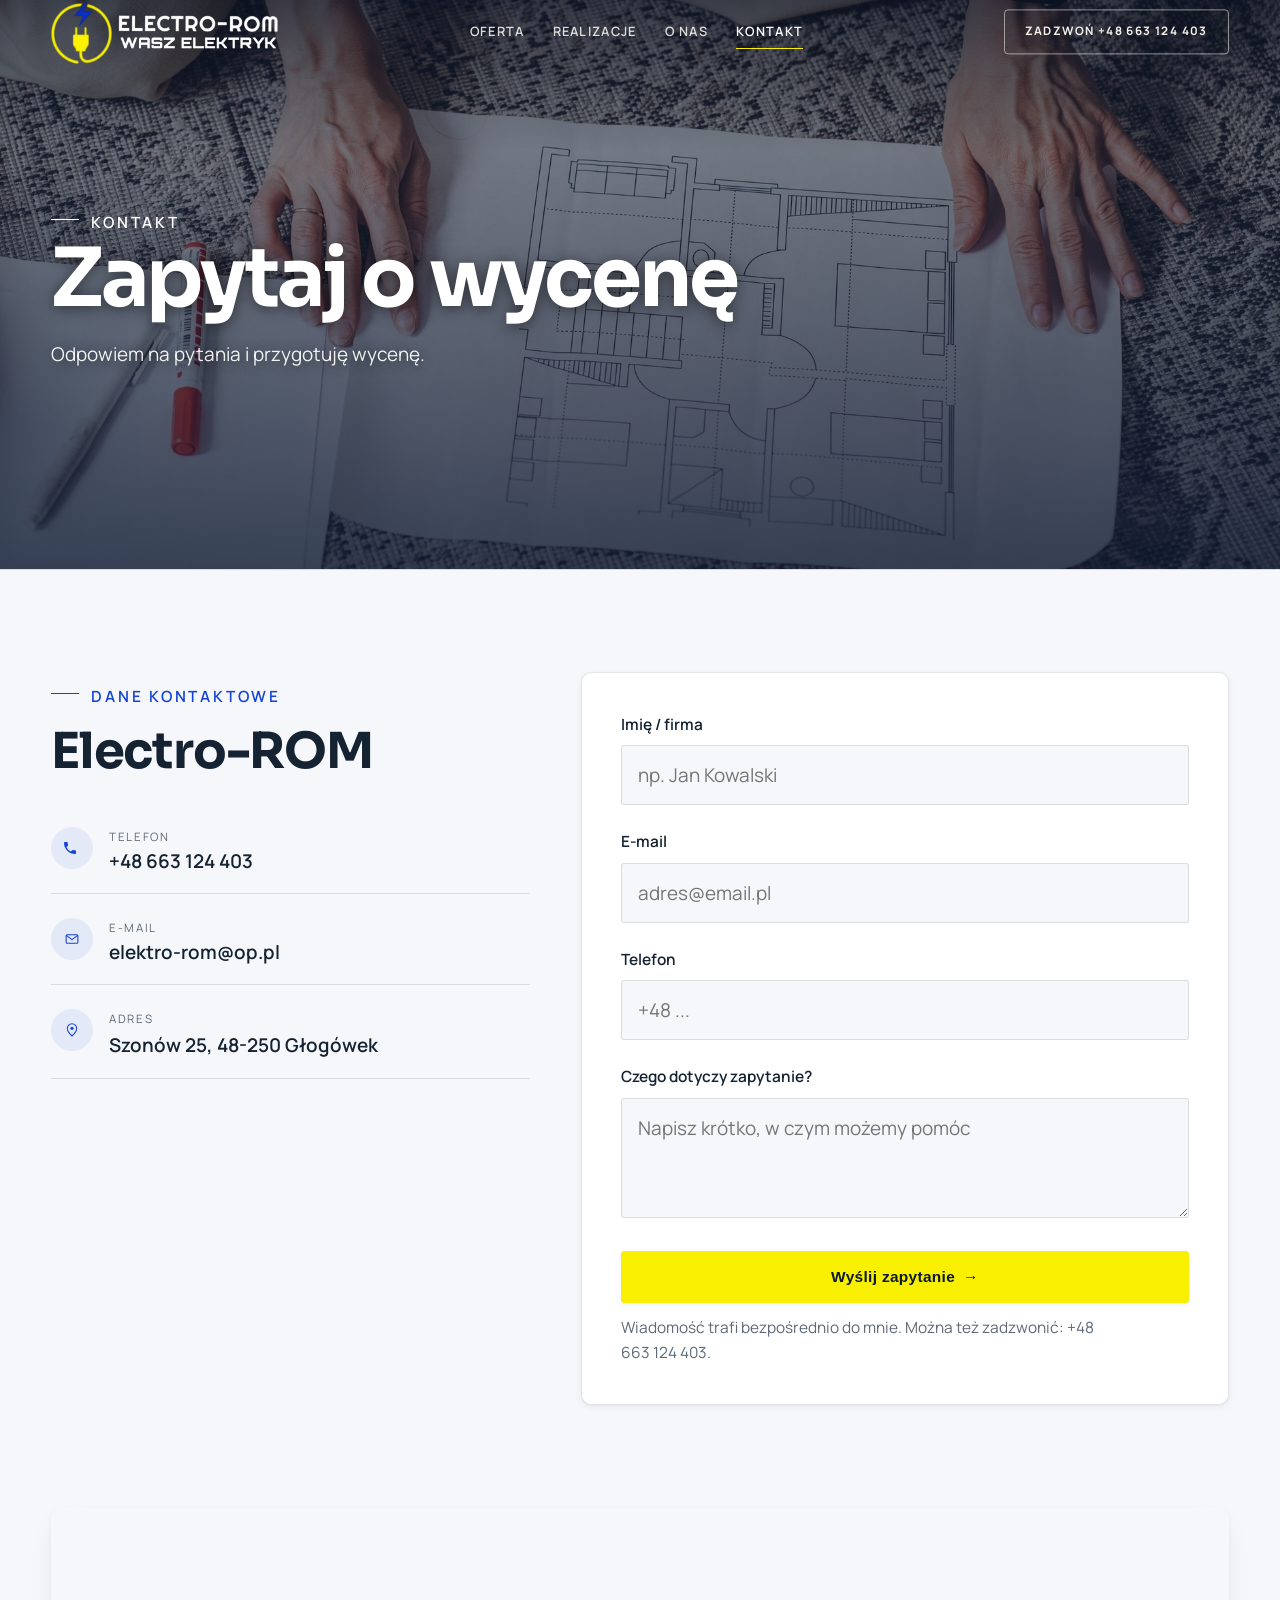
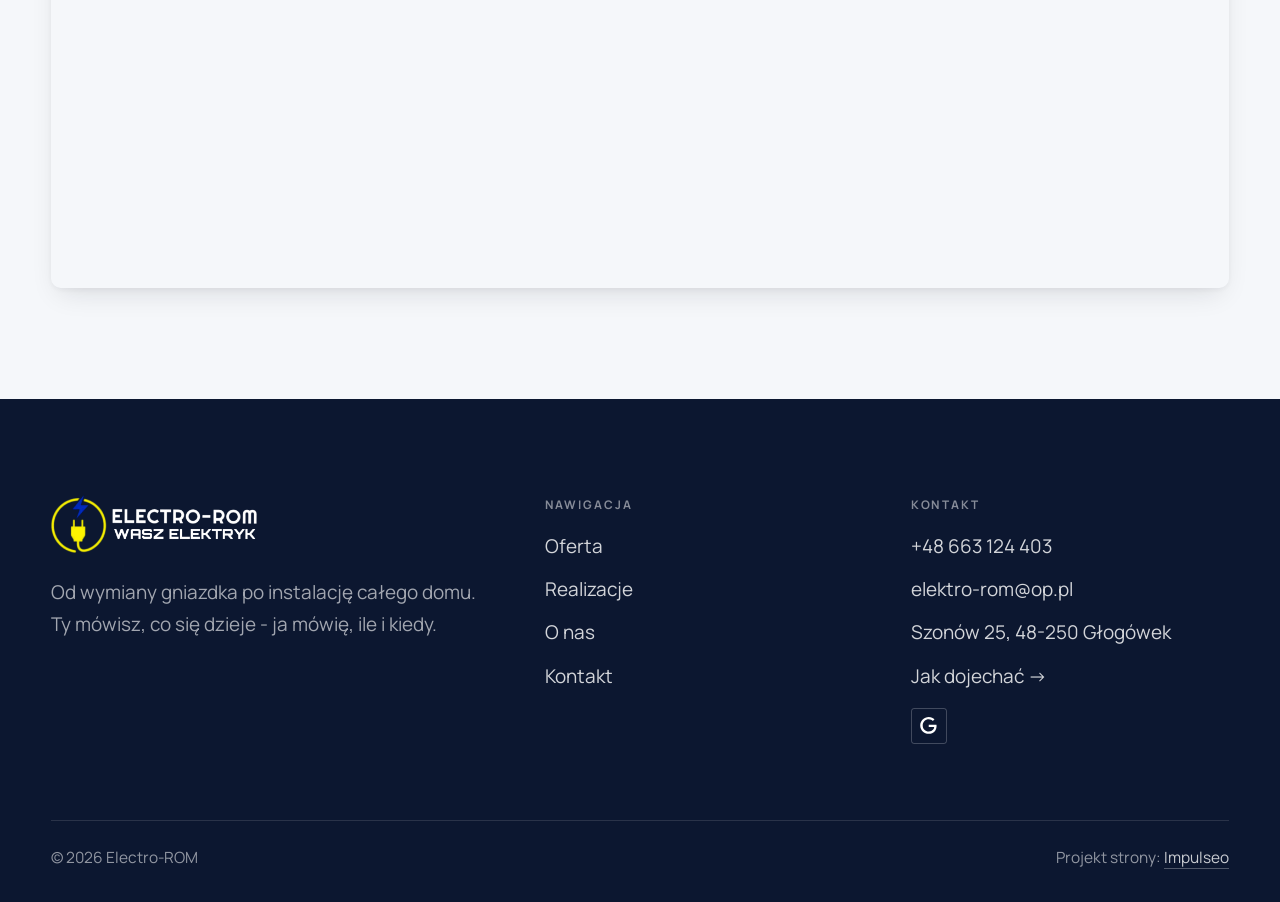
==== commit 1f56f592: "[claude-edit][cmt:c66559e0-2dad-432e-b522-69171315eacc] szata pod logo (żółć wtyczki, niebieski pior" ====
--- a/kontakt.html
+++ b/kontakt.html
@@ -20,13 +20,13 @@
 <link rel="preconnect" href="https://fonts.googleapis.com">
 <link rel="preconnect" href="https://fonts.gstatic.com" crossorigin>
 <link href="https://fonts.googleapis.com/css2?family=Sora:wght@600;700;800&family=Manrope:wght@400;500;600&display=swap" rel="stylesheet">
-<link rel="stylesheet" href="assets/styles.css?v=295d6cc1">
+<link rel="stylesheet" href="assets/styles.css?v=f1be843c">
 </head>
 <body>
 
 <header class="nav">
   <div class="wrap nav-inner">
-    <a class="brand brand-has-logo" href="index.html"><img class="brand-logo" src="img/logo.png" alt="Electro-ROM" width="2157" height="626" decoding="async"></a>
+    <a class="brand brand-has-logo" href="index.html"><img class="brand-logo" src="img/logo.png" alt="Electro-ROM" width="1500" height="423" decoding="async"></a>
     <nav class="nav-links">
       <a href="oferta.html">Oferta</a>
       <a href="realizacje.html">Realizacje</a>
@@ -84,7 +84,7 @@
   <div class="wrap">
     <div class="foot-grid">
       <div class="foot-brand">
-        <div class="name">Electro-ROM</div>
+        <img class="foot-logo" src="img/logo.png" alt="Electro-ROM" width="1500" height="423" loading="lazy" decoding="async">
         <p>Od wymiany gniazdka po instalację całego domu. Ty mówisz, co się dzieje - ja mówię, ile i kiedy.</p>
       </div>
       <div class="foot-col">
@@ -114,6 +114,6 @@
 <div class="sticky-call"><a class="sc-call" href="tel:+48663124403"><svg class="ico-tel" width="16" height="16" viewBox="0 0 24 24" fill="none" aria-hidden="true"><path d="M6.6 10.8a15.5 15.5 0 0 0 6.6 6.6l2.2-2.2a1 1 0 0 1 1-.24 11.4 11.4 0 0 0 3.6.58 1 1 0 0 1 1 1V20a1 1 0 0 1-1 1A17 17 0 0 1 3 4a1 1 0 0 1 1-1h3.5a1 1 0 0 1 1 1c0 1.25.2 2.46.58 3.6a1 1 0 0 1-.25 1l-2.23 2.2Z" fill="currentColor"/></svg> Zadzwoń</a><a class="sc-quote" href="kontakt.html">Umów termin</a></div>
 <div class="demo-wazne" data-do="2026-09-30" data-cykl="3" hidden><svg class="dw-ico" width="13" height="13" viewBox="0 0 24 24" fill="none" aria-hidden="true"><circle cx="12" cy="12" r="8.6" stroke="currentColor" stroke-width="1.8"/><path d="M12 7.2V12l3.3 2" stroke="currentColor" stroke-width="1.8" stroke-linecap="round"/></svg><span class="dw-txt"></span></div>
 
-<script src="assets/main.js"></script>
+<script src="assets/main.js?v=46df4e80"></script>
 </body>
 </html>
--- a/assets/styles.css
+++ b/assets/styles.css
@@ -13,10 +13,14 @@
   --ink-soft:#2c3e52;       /* nagłówki drugorzędne */
   --muted:#697785;          /* tekst poboczny */
   --line:rgba(20,34,49,.12);/* hairline */
-  --accent:#e8a00c;         /* stonowany petrol-slate — jedyny akcent */
-  --accent-d:#c47f06;
-  --accent-soft:rgba(232,160,12,.10);
-  --dark:#142231;           /* sekcje ciemne (stopka/CTA) */
+  /* Kolory z LOGO Electro-ROM (24.09.2026): niebieski pioruna na jasnym tle,
+     żółć wtyczki na przyciskach i ciemnych polach, granat pod biały napis logo. */
+  --accent:#1543D6;         /* niebieski pioruna - kreski, numery, etykiety na jasnym */
+  --accent-d:#0A2EA8;
+  --accent-soft:rgba(21,67,214,.08);
+  --volt:#F8F000;           /* żółć wtyczki z logo - przyciski, akcent na ciemnym */
+  --volt-ink:#0C1730;       /* tekst na żółtym */
+  --dark:#0C1730;           /* sekcje ciemne (stopka/CTA/pasek) - granat pod logo */
 
   /* HOVER ZDJĘĆ — JEDEN standard dla całego silnika (decyzja K. 04.08.2026, artefakt z wariantami).
      AKTUALNE (K.+Szymon 09.08.2026, wybór z artefaktu 6 wariantów): zoom 1.05 przy 1.4s -
@@ -1842,8 +1846,8 @@
 /* === szary tekst dociągnięty do czytelności (WCAG 4.5 na wszystkich tłach) === */
 :root{--muted:#5D6976;}
 
-/* === akcent-tekst: --accent zostaje żywy (#e8a00c, 2.07:1 na #f5f7fa), litera na jasnym tle bierze #8D5B06 === */
-:root{--accent-text:#8D5B06;}
+/* === akcent-tekst: niebieski z logo (#1543D6, 6.97:1 na #f5f7fa) - litera na jasnym tle === */
+:root{--accent:#1543D6;--accent-d:#0A2EA8;--accent-soft:rgba(21,67,214,.08);--accent-text:#1543D6;}
 .btn-accent{color:#14171c}
 .nav .nav-links a.btn-accent{color:#14171c}
 .btn-accent[data-accent-d],.cta-d .btn-accent{color:#14171c}
@@ -1884,3 +1888,188 @@
 .gallery .tile img[src="img/g2.jpg"]{object-position:50% 18%}
 .gallery .tile img[src="img/g3.jpg"]{object-position:50% 42%}
 .gallery .tile img[src="img/g4.jpg"]{object-position:50% 55%}
+
+
+/* ============================================================
+   SZATA POD LOGO Electro-ROM (prośba Szymona, 24.09.2026)
+   ------------------------------------------------------------
+   Logo: żółta wtyczka w kole, niebieski piorun i BIAŁY napis - zrobione
+   pod ciemne tło. Z tego wynikają trzy decyzje:
+   1) granat (--dark) wszędzie tam, gdzie stoi logo: pasek po przewinięciu,
+      menu na telefonie, stopka, pasma CTA. Wcześniej pasek po przewinięciu
+      robił się jasny i biały napis logo znikał.
+   2) żółć wtyczki = przyciski (granatowy napis, 14,8:1) i akcent na ciemnym.
+   3) niebieski pioruna = kreski, numery i etykiety na jasnym tle
+      (żółć na prawie białym papierze ma 1,12:1 - kreska byłaby niewidoczna).
+   Najechanie zostaje wspólne dla całej strony: wypełnienie --accent-d (niebieski).
+   ============================================================ */
+
+/* 1) ciemne pola: akcentem jest żółć z logo */
+.hero-fach,.awaria,.cta,footer,.nav,.pagehead{
+  --accent:var(--volt);--accent-text:var(--volt);--accent-soft:rgba(248,240,0,.12)}
+.hero-fach{--accent-lit:var(--volt);--accent-strong:var(--volt)}
+
+/* nakładka na zdjęciu hero i nagłówkach podstron w granacie marki, nie w neutralnej czerni */
+.hero-fach::after{background:linear-gradient(102deg,rgba(12,23,48,.88) 0%,rgba(12,23,48,.78) 30%,rgba(12,23,48,.52) 55%,rgba(12,23,48,.2) 78%,rgba(12,23,48,.06) 100%)}
+@media(max-width:820px){
+  .hero-fach::after{background:linear-gradient(178deg,rgba(12,23,48,.3) 0%,rgba(12,23,48,.62) 55%,rgba(12,23,48,.88) 100%)}
+}
+.pagehead::after{background:linear-gradient(180deg,rgba(12,23,48,.42),rgba(12,23,48,.8))}
+.nav::after{background:linear-gradient(180deg,rgba(8,15,32,.6) 0%,rgba(8,15,32,0) 100%)}
+/* pasek chowany przy przewijaniu w dół zostawiał swoją 150-px poświatę na treści (szary pas u góry) */
+.nav.nav-hidden::after{opacity:0}
+
+/* 2) przyciski: żółć wtyczki + granatowy napis (spoczynek); najechanie jak wszędzie */
+.btn-accent{background:var(--volt);border-color:var(--volt);color:var(--volt-ink)}
+.nav .nav-links a.btn-accent{background:var(--volt);border-color:var(--volt);color:var(--volt-ink)}
+.cta .btn-light{background:var(--volt);border-color:var(--volt);color:var(--volt-ink)}
+.sticky-call .sc-call{background:var(--volt);color:var(--volt-ink)}
+.sticky-call .sc-quote{background:var(--dark);color:#fff}
+
+/* 3) pasek po przewinięciu: granat, żeby biały napis logo był zawsze czytelny */
+.nav.nav-solid{background:color-mix(in srgb,var(--dark) 95%,transparent);
+  border-bottom:1px solid rgba(255,255,255,.08);box-shadow:0 10px 30px -22px rgba(0,0,0,.6)}
+.nav .nav-links a:not(.btn-accent)::after{background:var(--volt)}
+.nav.nav-solid .nav-links a:not(.btn-accent){color:rgba(245,247,250,.84)}
+.nav.nav-solid .nav-links a:not(.btn-accent):hover,
+.nav.nav-solid .nav-links a.active:not(.btn-accent){color:#fff}
+.nav.nav-solid .nav-links a:not(.btn-accent)::after{background:var(--volt)}
+.nav.nav-solid .nav-toggle span{background:#f5f7fa}
+@media(max-width:680px){
+  .nav .nav-links{background:var(--dark);border-bottom:1px solid rgba(255,255,255,.08)}
+  .nav .nav-links a:not(.btn-accent){color:rgba(245,247,250,.86);border-bottom-color:rgba(255,255,255,.08)}
+  .nav .nav-links a:not(.btn-accent):hover,
+  .nav .nav-links a.active:not(.btn-accent){color:#fff}
+}
+
+/* 4) stopka: logo zamiast samej nazwy tekstem (ciemne tło = logo w pełnych kolorach) */
+.foot-brand .foot-logo{display:block;height:58px;width:auto;max-width:240px}
+.foot-brand .foot-logo + p{margin-top:var(--space-5)}
+
+/* 5) gwiazdki opinii złote (niebieskie gwiazdki czytałyby się dziwnie) */
+.op-star,.op-meta .ico-star{color:#E3B400}
+
+
+/* ============================================================
+   EKRAN POWITALNY - „PRĄD PŁYNIE" (prośba Szymona, 24.09.2026)
+   ------------------------------------------------------------
+   Historia efektu: granatowa kurtyna (logo jest robione pod ciemne tło,
+   więc pokazujemy je w pełnych kolorach, bez przemalowywania). Znak
+   wyłania się przejazdem maski z rozmycia do ostrości (ZERO zwykłego fade),
+   pod nim żółty przewód „ładuje się" od lewej z iskrą na czele - prąd
+   dopływa. Potem płachta jedzie W GÓRĘ ze świecącą żółtą krawędzią,
+   a znak leci do paska i ZMNIEJSZA się do swojego miejsca.
+
+   Reguły (skill `wejscie-na-strone`):
+   • zasłona domyślnie display:none - włącza ją WYŁĄCZNIE skrypt,
+   • ⛔ ŻADNEGO drop-shadow na znaku (iOS rysuje z tego jasny prostokąt),
+   • ⛔ znak NIGDY nie skaluje się w górę - na kurtynie ma prawdziwy rozmiar
+     (--i-w/--i-h), do paska wraca scale() MNIEJSZYM od 1,
+   • pasek bez backdrop-filter na czas wejścia,
+   • leci DOKŁADNIE ten sam element co w pasku, nie kopia,
+   • płachta i znak jadą w tę samą stronę (w górę) - znak nie stoi jak naklejka.
+   ============================================================ */
+.intro-kurtyna{display:none}
+
+html.intro-on{
+  --i-ease:cubic-bezier(.16,1,.3,1);   /* expo-out: maska i wyostrzenie znaku */
+  --i-prad:cubic-bezier(.5,0,.3,1);    /* przewód: iskrę WIDAĆ w drodze (expo-out doskakiwał na koniec w ~0,1 s) */
+}
+
+/* ---------- 1) PŁACHTA: granat z lekkim, stalowym światłem za znakiem ----------
+   Światło NEUTRALNE, nie niebieskie: niebieska poświata zlewała się z piorunem w logo. 
+   Jedzie na `transform` (gotowa bitmapa, zero przemalowań), a krawędź jest jej
+   dzieckiem - dzięki temu kreska i płachta są zgrane co do piksela. */
+html.intro-on .intro-kurtyna{
+  display:block;position:fixed;inset:0;z-index:9000;overflow:hidden;
+  background:
+    radial-gradient(58% 52% at 50% 50%,rgba(132,150,196,.17) 0%,rgba(132,150,196,0) 70%),
+    radial-gradient(120% 90% at 50% 120%,rgba(4,9,22,.7) 0%,rgba(4,9,22,0) 60%),
+    var(--dark);
+  transform:translateY(0);
+  transition:transform .68s cubic-bezier(.66,0,.24,1);
+  will-change:transform;
+}
+html.intro-on.intro-out .intro-kurtyna{transform:translateY(-100%)}
+
+/* ---------- 2) ŚWIECĄCA KRAWĘDŹ NA DOLE PŁACHTY ----------
+   Bez własnej animacji ruchu - jedzie razem z płachtą. Zapala się, gdy płachta
+   rusza; poświata idzie W DÓŁ, na odsłaniane zdjęcie, jak światło spod drzwi. */
+html.intro-on .ik-krawedz{position:absolute;left:0;right:0;bottom:0;height:2px;pointer-events:none}
+html.intro-on .ik-krawedz::before{
+  content:"";position:absolute;inset:0;
+  background:linear-gradient(90deg,rgba(248,240,0,0) 0%,rgba(248,240,0,.75) 18%,#FFF86A 50%,rgba(248,240,0,.75) 82%,rgba(248,240,0,0) 100%);
+  box-shadow:0 6px 22px -4px rgba(248,240,0,.45);
+  opacity:0;transition:opacity .2s ease;
+}
+html.intro-on.intro-out .ik-krawedz::before{opacity:1}
+
+/* ---------- 3) PRZEWÓD POD ZNAKIEM (takt drugi, opóźniony) ----------
+   Kreska rośnie od lewej, a iskra (<b>) jedzie na jej czele tą samą krzywą. */
+html.intro-on .ik-przewod{
+  position:absolute;left:50%;top:calc(50% + var(--i-h,0px) / 2 + 22px);
+  width:var(--i-w,0px);height:2px;margin-left:calc(var(--i-w,0px) / -2);
+}
+html.intro-on .ik-przewod::before{
+  content:"";position:absolute;inset:0;border-radius:2px;
+  background:linear-gradient(90deg,rgba(248,240,0,0) 0%,var(--volt) 18%,var(--volt) 82%,rgba(248,240,0,0) 100%);
+  transform:scaleX(0);transform-origin:left center;
+  transition:transform .5s var(--i-prad) .14s;
+}
+html.intro-on .ik-przewod b{
+  position:absolute;left:0;top:50%;width:9px;height:9px;margin:-4.5px 0 0 -4.5px;border-radius:50%;
+  background:#FFFBC2;box-shadow:0 0 10px 3px rgba(248,240,0,.75),0 0 26px 8px rgba(248,240,0,.28);
+  opacity:0;transform:translateX(0);
+  transition:transform .5s var(--i-prad) .14s,opacity .16s ease .14s;
+}
+html.intro-on.intro-gra .ik-przewod::before{transform:scaleX(1)}
+html.intro-on.intro-gra .ik-przewod b{opacity:1;transform:translateX(var(--i-w,0px))}
+/* iskra gaśnie na końcu przewodu, zanim ruszy płachta */
+html.intro-on.intro-gra.intro-iskra .ik-przewod b{opacity:0;transition:transform .5s var(--i-prad) .14s,opacity .22s ease}
+html.intro-on.intro-out .ik-przewod{opacity:0;transition:opacity .24s ease}
+
+/* ---------- 4) ZNAK ----------
+   .brand UTRZYMUJE miejsce logo w pasku (obraz wychodzi z układu),
+   inaczej nagłówek zapada się na czas wejścia i podskakuje po kurtynie. */
+html.intro-on .nav{z-index:9001;background:transparent;backdrop-filter:none;-webkit-backdrop-filter:none}
+html.intro-on .nav::after{opacity:0}
+html.intro-on .nav .brand{pointer-events:none}
+html.intro-on:not(.intro-mierze) .nav .brand{
+  width:var(--i-baza-w,auto);height:var(--i-baza-h,auto);flex:0 0 auto}
+html.intro-on:not(.intro-mierze) .nav .brand-logo{
+  position:fixed;left:50%;top:50%;
+  width:var(--i-w,1px);height:var(--i-h,1px);max-width:none;
+  transform:translate(-50%,-50%) scale(1.045);
+  clip-path:polygon(0 0,0 0,-35% 100%,-35% 100%);
+  filter:blur(14px);
+  transition:transform .52s var(--i-ease),clip-path .52s var(--i-ease),filter .52s var(--i-ease);
+  will-change:transform,clip-path,filter;
+}
+/* takt pierwszy: skośny przejazd maski odsłania znak i wyostrza go */
+html.intro-on.intro-gra:not(.intro-mierze) .nav .brand-logo{
+  transform:translate(-50%,-50%) scale(1);
+  clip-path:polygon(0 0,135% 0,100% 100%,-35% 100%);
+  filter:blur(0px);
+}
+/* takt czwarty: przelot do paska - TYLKO zmniejszanie (scale < 1) */
+html.intro-on.intro-out:not(.intro-mierze) .nav .brand-logo{
+  transform:translate(calc(-50% + var(--i-px,0px)),calc(-50% + var(--i-py,0px))) scale(var(--i-zmniejsz,1));
+  transition:transform .76s cubic-bezier(.16,.84,.44,1);
+}
+
+/* ---------- 5) MENU WCHODZI DOPIERO PO KURTYNIE ----------
+   Animacja na TRWAŁEJ klasie .intro-po - nie gra drugi raz przy zdejmowaniu klas. */
+html.intro-on .nav .nav-links,
+html.intro-on .nav .nav-toggle{opacity:0}
+html.intro-po .nav .nav-links,
+html.intro-po .nav .nav-toggle{animation:introMenu .6s cubic-bezier(.16,1,.3,1) both}
+@keyframes introMenu{from{opacity:0}to{opacity:1}}
+/* poświata paska wraca własnym przejściem, razem z menu */
+html.intro-po .nav::after{transition:opacity .32s ease}
+
+/* ---------- 6) BEZPIECZNIK: kto woli spokój, nie widzi wejścia ---------- */
+@media(prefers-reduced-motion:reduce){
+  .intro-kurtyna{display:none!important}
+  html.intro-po .nav .nav-links,
+  html.intro-po .nav .nav-toggle{animation:none}
+}
